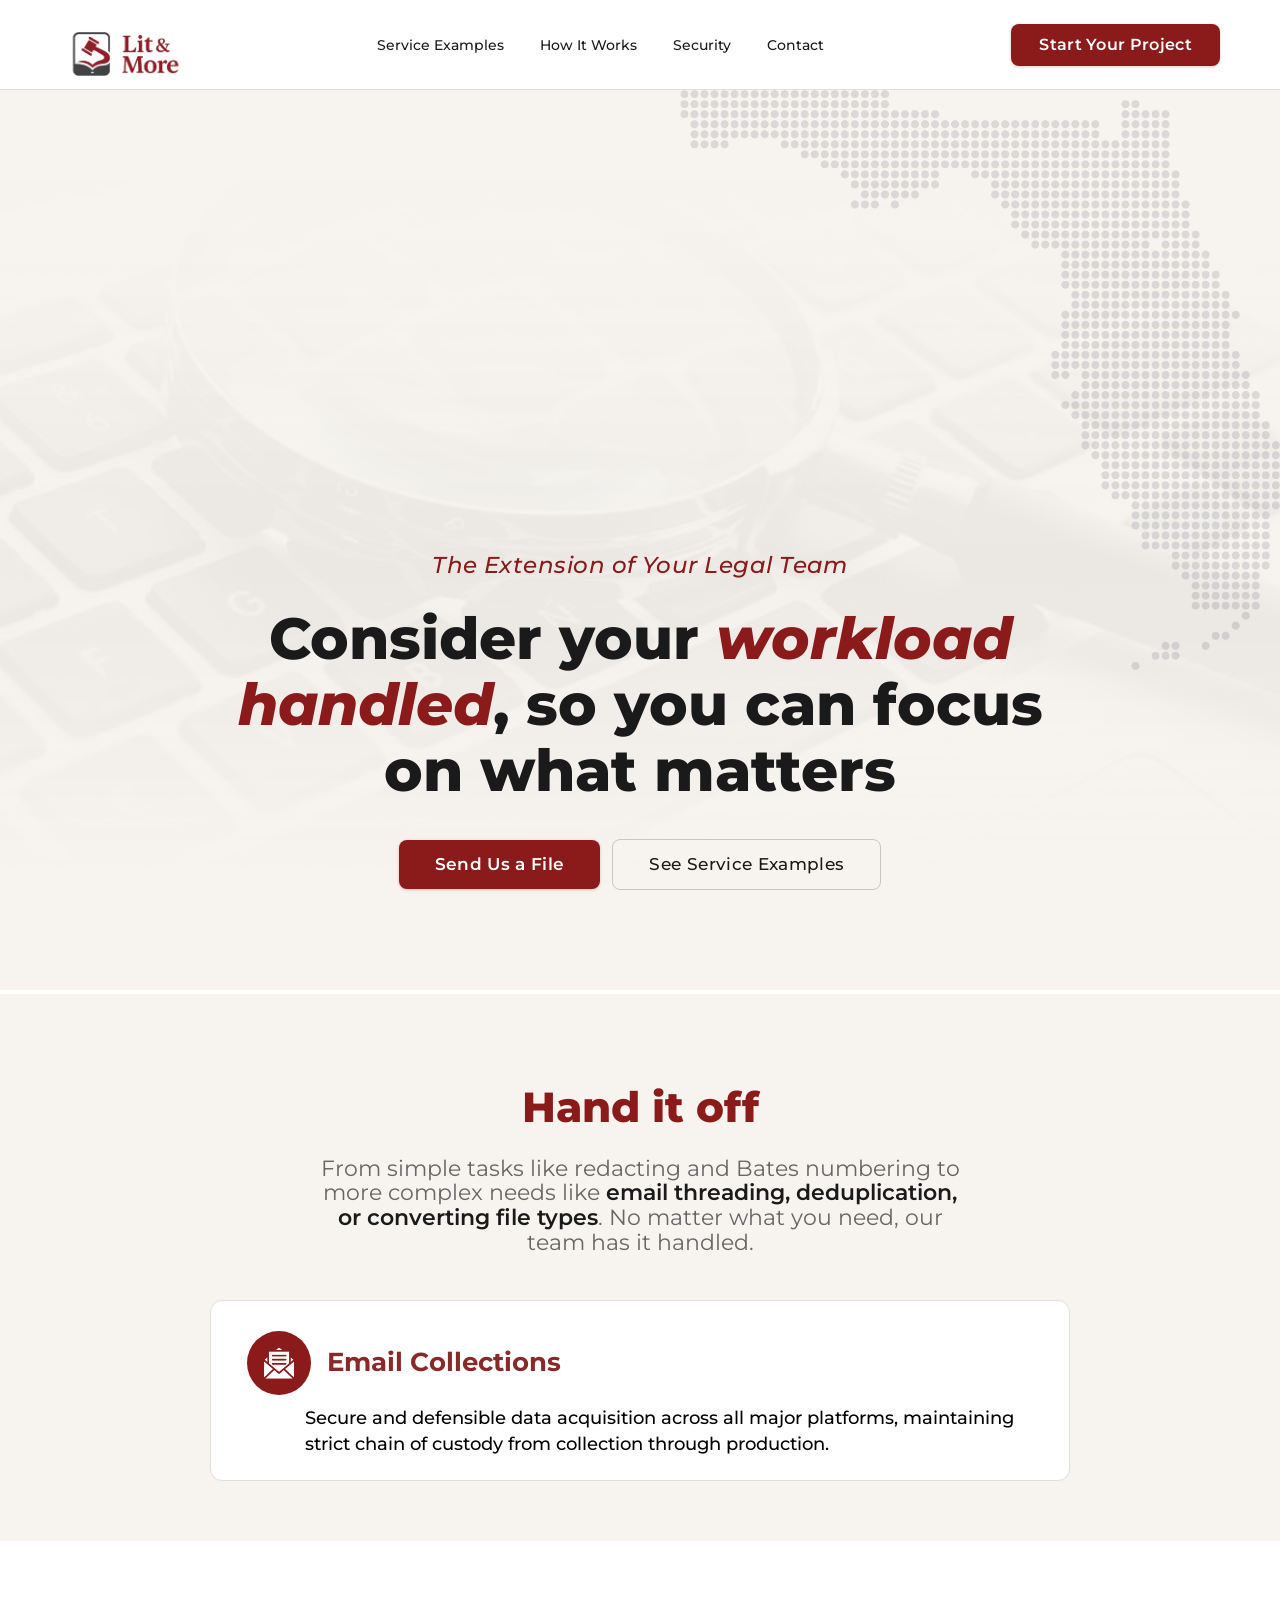
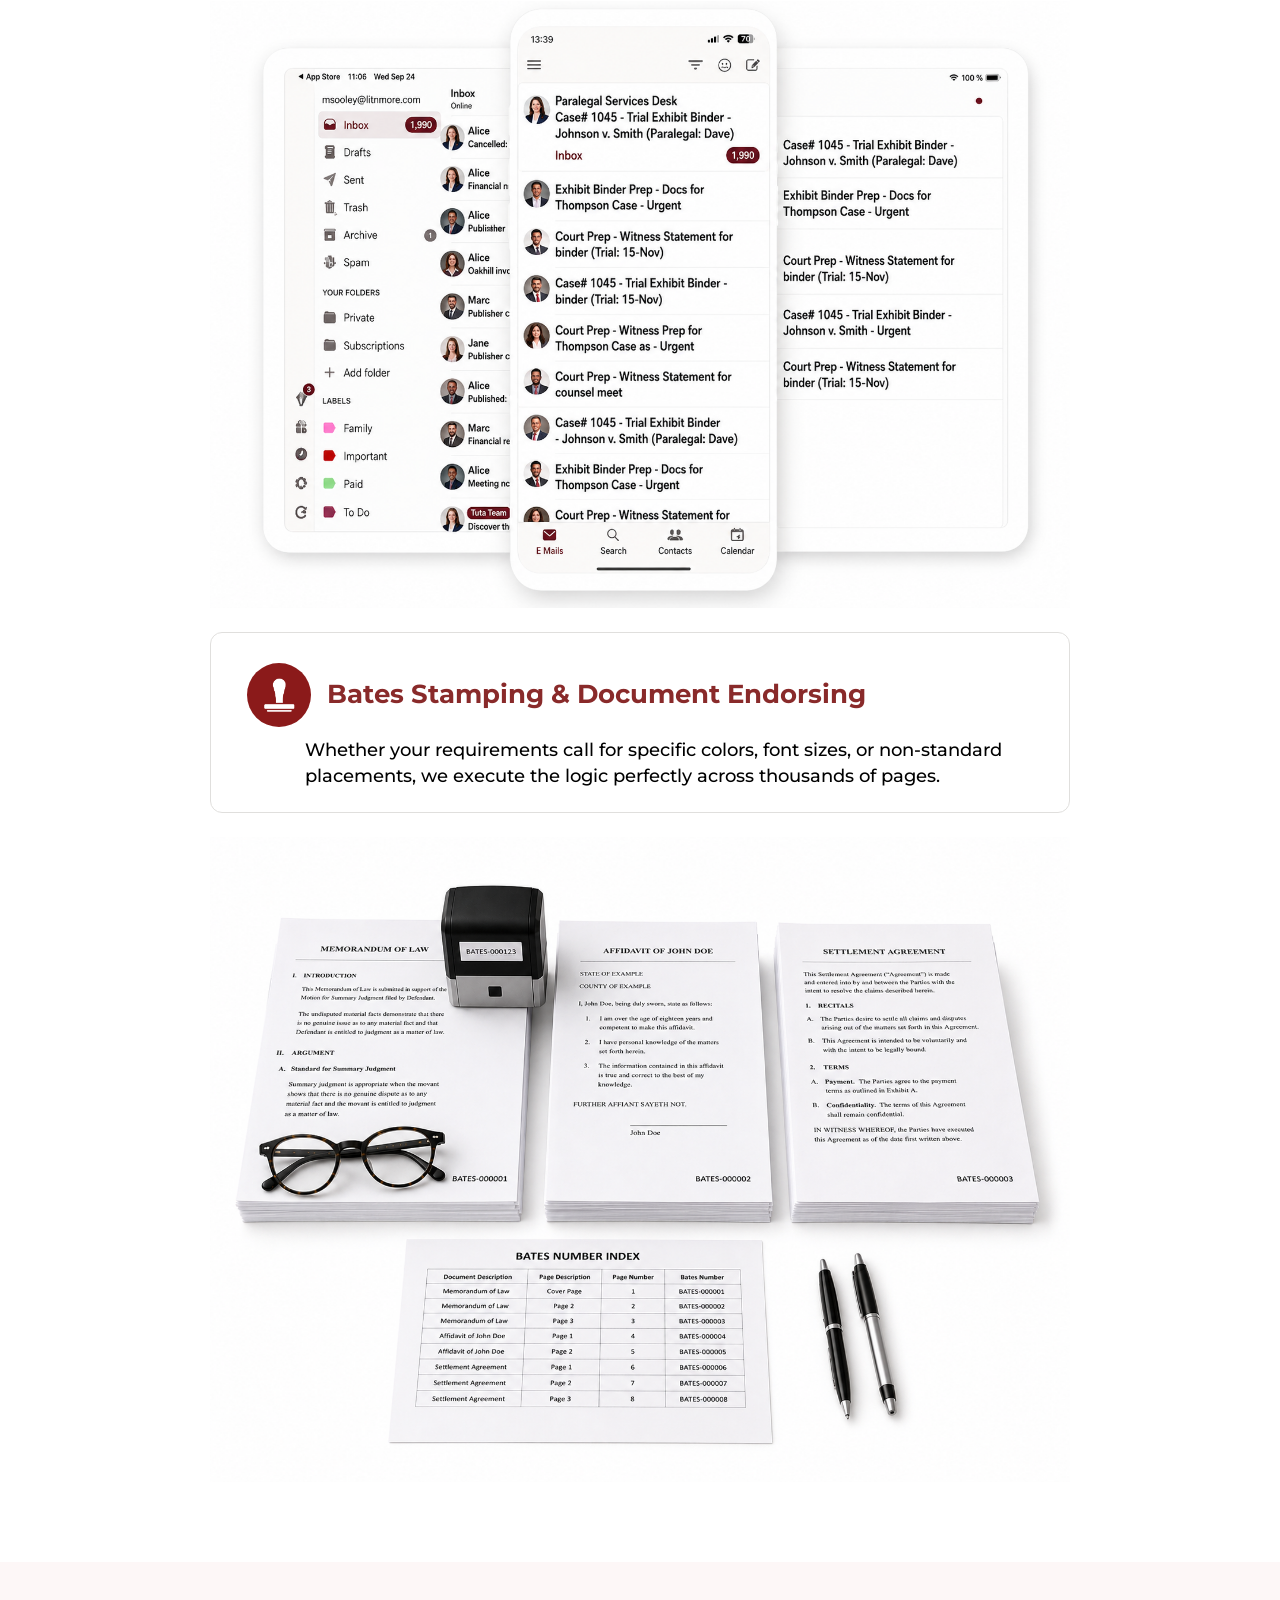
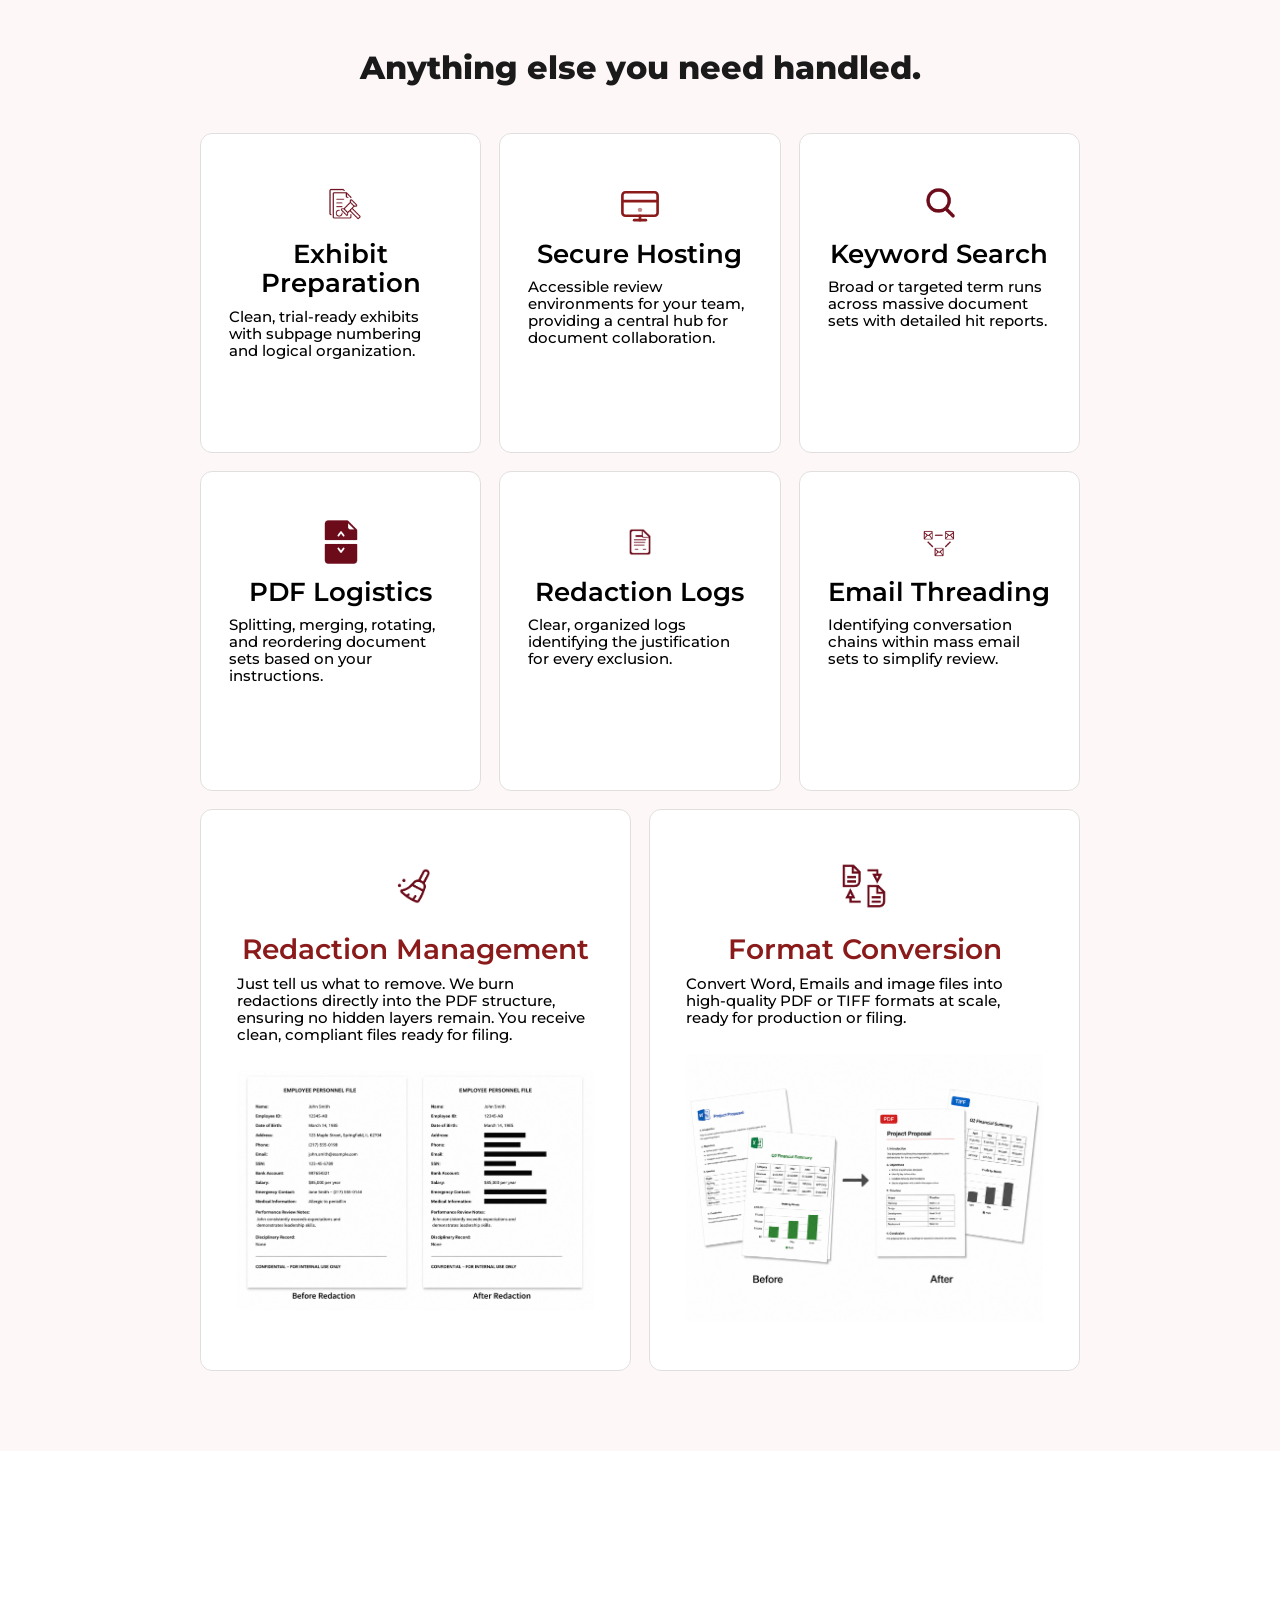
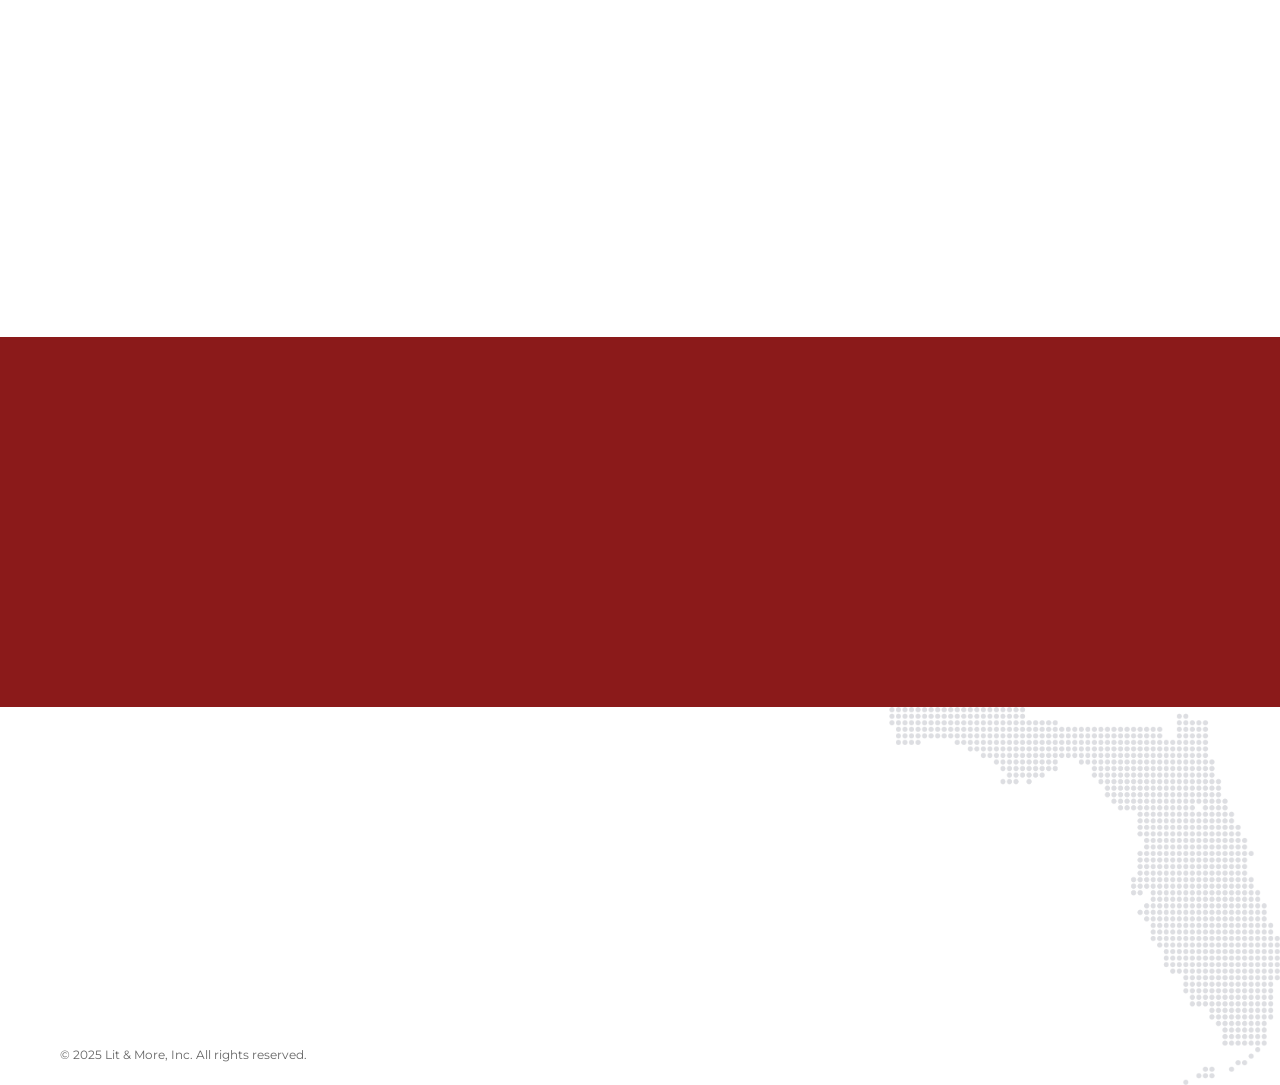
==== index.html @ 45499b44 "Initial commit - Lit & More landing page" ====
<!DOCTYPE html>
<html lang="en">
<head>
  <meta charset="UTF-8" />
  <meta name="viewport" content="width=device-width, initial-scale=1.0" />
  <title>Lit &amp; More | The Extension of Your Legal Team</title>
  <link rel="preconnect" href="https://fonts.googleapis.com" />
  <link rel="preconnect" href="https://fonts.gstatic.com" crossorigin />
  <link href="https://fonts.googleapis.com/css2?family=Montserrat:ital,wght@0,400;0,500;0,600;0,700;0,800;1,400;1,600;1,700&display=swap" rel="stylesheet" />
  <link href="https://unpkg.com/aos@2.3.1/dist/aos.css" rel="stylesheet" />
  <link rel="stylesheet" href="styles.css" />
</head>
<body>

<!-- ── Navigation ── -->
<nav class="nav">
  <a href="#" class="nav-logo">
    <img src="images/logo.png" alt="Lit & More" />
  </a>

  <ul class="nav-links">
    <li><a href="#services">Service Examples</a></li>
    <li><a href="#how-it-works">How It Works</a></li>
    <li><a href="#security">Security</a></li>
    <li><a href="Contact us/index.html">Contact</a></li>
  </ul>

  <a href="Contact us/index.html" class="btn btn-red nav-cta">Start Your Project</a>
  <button class="nav-hamburger" id="menuToggle" aria-label="Toggle menu" aria-expanded="false">
    <span></span><span></span><span></span>
  </button>
</nav>

<!-- ── Hero ── -->
<section class="hero">
  <img class="hero-img-left" src="images/photo-hero.png" alt="" />
  <img class="hero-img-right" src="images/icon-us-based.png" alt="" />
  <div class="hero-content">
    <p class="hero-eyebrow" data-aos="fade-down" data-aos-delay="100">The Extension of Your Legal Team</p>
    <h1 class="hero-headline" data-aos="fade-up" data-aos-delay="200">
      Consider your <em>workload</em><br><em>handled</em>, so you can focus<br>on what matters
    </h1>
    <div class="hero-buttons" data-aos="fade-up" data-aos-delay="360">
      <a href="Contact us/index.html" class="btn btn-red btn-lg">Send Us a File</a>
      <a href="#services" class="btn btn-outline btn-lg">See Service Examples</a>
    </div>
  </div>
</section>

<!-- ── Hand it off ── -->
<section id="services">
  <!-- Beige zone: heading + Email Collections card -->
  <div class="services-top">
    <div class="section-heading" data-aos="fade-up">
      <h2>Hand it off</h2>
      <p>From simple tasks like redacting and Bates numbering to more complex needs like <strong>email threading, deduplication, or converting file types</strong>. No matter what you need, our team has it handled.</p>
    </div>
    <div class="featured-services-top">
      <div class="featured-card" data-aos="fade-up" data-aos-delay="100">
        <div class="featured-card-body">
          <div class="featured-card-header">
            <div class="card-icon-circle">
              <img src="images/email-icon.png" alt="" />
            </div>
            <h3>Email Collections</h3>
          </div>
          <p>Secure and defensible data acquisition across all major platforms, maintaining strict chain of custody from collection through production.</p>
        </div>
      </div>
    </div>
  </div>

  <!-- White zone: standalone photo + Bates Stamping card -->
  <div class="services-bottom">
    <div class="featured-photo-standalone" data-aos="fade-up" data-aos-delay="100">
      <img src="images/photo-email-collections.png" alt="Email Collections" />
    </div>
    <div class="featured-card" data-aos="fade-up" data-aos-delay="150">
      <div class="featured-card-body">
        <div class="featured-card-header">
          <div class="card-icon-circle">
            <img src="images/stampwhiite-.png" alt="" />
          </div>
          <h3>Bates Stamping &amp; Document Endorsing</h3>
        </div>
        <p>Whether your requirements call for specific colors, font sizes, or non-standard placements, we execute the logic perfectly across thousands of pages.</p>
      </div>
    </div>
    <div class="featured-photo-standalone" data-aos="fade-up" data-aos-delay="200">
      <img src="images/photo-bates-stamping.png" alt="Bates Stamping" />
    </div>
  </div>
</section>

<!-- ── Anything else ── -->
<section class="section section-gray" id="how-it-works">
  <h2 class="dark-heading" data-aos="fade-up">Anything else you need handled.</h2>

  <div class="grid-3">
    <div class="service-card" data-aos="fade-up" data-aos-delay="0">
      <img class="card-icon" src="images/icon-exhibit-preparation.png" alt="" />
      <h3>Exhibit Preparation</h3>
      <p>Clean, trial-ready exhibits with subpage numbering and logical organization.</p>
    </div>

    <div class="service-card" data-aos="fade-up" data-aos-delay="100">
      <svg viewBox="0 0 30 30" fill="none" xmlns="http://www.w3.org/2000/svg">
        <rect x="3" y="7" width="24" height="16" rx="2" stroke="currentColor" stroke-width="1.8"/>
        <path d="M3 13h24" stroke="currentColor" stroke-width="1.8"/>
        <circle cx="15" cy="19" r="1.5" fill="currentColor" opacity="0.5"/>
        <path d="M11 26h8" stroke="currentColor" stroke-width="1.8" stroke-linecap="round"/>
        <path d="M15 23v3" stroke="currentColor" stroke-width="1.8" stroke-linecap="round"/>
      </svg>
      <h3>Secure Hosting</h3>
      <p>Accessible review environments for your team, providing a central hub for document collaboration.</p>
    </div>

    <div class="service-card" data-aos="fade-up" data-aos-delay="200">
      <img class="card-icon" src="images/icon-keyword-search.png" alt="" />
      <h3>Keyword Search</h3>
      <p>Broad or targeted term runs across massive document sets with detailed hit reports.</p>
    </div>

    <div class="service-card" data-aos="fade-up" data-aos-delay="0">
      <img class="card-icon" src="images/icon-pdf-logistics.png" alt="" />
      <h3>PDF Logistics</h3>
      <p>Splitting, merging, rotating, and reordering document sets based on your instructions.</p>
    </div>

    <div class="service-card" data-aos="fade-up" data-aos-delay="100">
      <img class="card-icon" src="images/icon-redaction-logs.png" alt="" />
      <h3>Redaction Logs</h3>
      <p>Clear, organized logs identifying the justification for every exclusion.</p>
    </div>

    <div class="service-card" data-aos="fade-up" data-aos-delay="200">
      <img class="card-icon" src="images/icon-email-threading.png" alt="" />
      <h3>Email Threading</h3>
      <p>Identifying conversation chains within mass email sets to simplify review.</p>
    </div>
  </div>

  <div class="grid-2">
    <div class="service-card" data-aos="fade-up" data-aos-delay="0">
      <img class="card-icon" src="images/icon-redaction-management.png" alt="" />
      <h3>Redaction Management</h3>
      <p>Just tell us what to remove. We burn redactions directly into the PDF structure, ensuring no hidden layers remain. You receive clean, compliant files ready for filing.</p>
      <div class="service-card-photo">
        <img src="images/Reduction-Management.png" alt="Redaction Management before and after" />
      </div>
    </div>

    <div class="service-card" data-aos="fade-up" data-aos-delay="150">
      <img class="card-icon" src="images/icon-format-conversion.png" alt="" />
      <h3>Format Conversion</h3>
      <p>Convert Word, Emails and image files into high-quality PDF or TIFF formats at scale, ready for production or filing.</p>
      <div class="service-card-photo">
        <img src="images/photo-format-conversion.png" alt="Format Conversion before and after" />
      </div>
    </div>
  </div>
</section>

<!-- ── Trust / Security ── -->
<section class="section section-white section-trust" id="security">
  <div class="trust-lock-ring" data-aos="zoom-in">
    <img src="images/Lock-Icon.png" alt="" />
  </div>

  <p class="trust-quote" data-aos="fade-up" data-aos-delay="100">We treat your files the way you treat them — securely, confidentially and with the careful handling that comes from years of <span class="trust-quote-accent">experience.</span></p>

  <div class="trust-badges" data-aos="fade-up" data-aos-delay="200">
    <button class="badge">
      <img class="badge-img" src="images/Calender-Icon.png" alt="" />
      25+ Years
    </button>
    <button class="badge">
      <img class="badge-img" src="images/Human-Icon.png" alt="" />
      Human-Verified
    </button>
    <button class="badge">
      <img class="badge-img badge-img-lg" src="images/us-map.png" alt="" />
      US-Based
    </button>
    <button class="badge">
      <img class="badge-img" src="images/non-contract.png" alt="" />
      No Contracts
    </button>
    <button class="badge">
      <img class="badge-img" src="images/Free-Rework.png" alt="" />
      Free Rework
    </button>
  </div>
</section>

<!-- ── CTA ── -->
<section class="section-cta" id="contact">
  <h2 data-aos="fade-up">Ready to hand it off?</h2>
  <p data-aos="fade-up" data-aos-delay="100">Send us the file or describe your project. We'll provide the budget figures and timeline your team needs.</p>
  <div data-aos="fade-up" data-aos-delay="220">
    <a href="Contact us/index.html" class="btn btn-outline-white btn-lg">Start Your Project</a>
  </div>
</section>

<!-- ── Footer ── -->
<footer>
  <img class="footer-map" src="images/icon-us-based.png" alt="" />
  <!-- Top: tagline + quick links centered -->
  <div class="footer-top" data-aos="fade-up">
    <p class="footer-tagline">Our team manages the electronic document<br>needs of <em>legal teams nationwide.</em></p>
    <div class="footer-nav">
      <h4>Quick Links</h4>
      <div class="footer-nav-links">
        <span class="pipe">|</span>
        <a href="#services">Service</a>
        <span class="pipe">|</span>
        <a href="#security">Security</a>
        <span class="pipe">|</span>
        <a href="Contact us/index.html">Contact</a>
        <span class="pipe">|</span>
      </div>
    </div>
  </div>

  <!-- Middle: logo+social left, contact right -->
  <div class="footer-mid" data-aos="fade-up" data-aos-delay="100">
    <div class="footer-brand">
      <div class="footer-logo">
        <img src="images/logo.png" alt="Lit & More" />
      </div>
      <div class="footer-social-block">
        <p class="footer-social-label">Follow us on</p>
        <div class="social-icons">
          <a href="#" aria-label="Facebook"><img src="images/icon-facebook.png" alt="Facebook" /></a>
          <a href="#" aria-label="Instagram"><img src="images/icon-instagram.png" alt="Instagram" /></a>
          <a href="#" aria-label="LinkedIn"><img src="images/icon-linkedin.png" alt="LinkedIn" /></a>
        </div>
      </div>
    </div>
    <div class="footer-contact">
      <p>
        <img class="pin-icon" src="images/icon-location.png" alt="" />
        1629 Hendry Street, Fort Myers, FL 33901
      </p>
      <p>239-332-3369 &nbsp;·&nbsp; support@litnmore.com</p>
    </div>
  </div>

  <!-- Bottom: copyright -->
  <div class="footer-bottom">
    <p>© 2025 Lit &amp; More, Inc. All rights reserved.</p>
  </div>
</footer>

<script src="https://unpkg.com/aos@2.3.1/dist/aos.js"></script>
<script src="script.js"></script>
</body>
</html>
---- styles.css ----
*, *::before, *::after { box-sizing: border-box; margin: 0; padding: 0; }

:root {
  --red:        #8B1A1A;
  --red-dark:   #6E1414;
  --white:      #FFFFFF;
  --off-white:  #F5F4F2;
  --light-gray: #EFEFED;
  --border:     #E0DFDD;
  --text:       #1A1A1A;
  --muted:      #666666;
}

html { scroll-behavior: smooth; }

body {
  font-family: 'Montserrat', sans-serif;
  color: var(--text);
  line-height: 1.6;
}

a { text-decoration: none; color: inherit; }

/* ── Buttons ── */
.btn {
  display: inline-block;
  padding: 13px 28px;
  border-radius: 8px;
  font-size: 1rem;
  font-weight: 600;
  font-family: 'Montserrat', sans-serif;
  cursor: pointer;
  border: none;
  letter-spacing: 0.02em;
  transition: background 0.22s ease, border-color 0.22s ease,
              transform 0.22s ease, box-shadow 0.22s ease, color 0.22s ease;
  line-height: 1;
}
.btn-lg { padding: 16px 36px; font-size: 1.05rem; font-weight: 600; border-radius: 8px; }

/* Arrow variant — animated → on hover */
.btn-arrow { position: relative; padding-right: 36px; }
.btn-arrow::after {
  content: '→';
  position: absolute;
  right: 16px;
  top: 50%;
  transform: translateY(-50%) translateX(0);
  transition: transform 0.22s ease;
  font-size: 1em;
  line-height: 1;
}
.btn-arrow:hover::after { transform: translateY(-50%) translateX(4px); }

/* Red filled */
.btn-red {
  background: var(--red);
  color: #fff;
  box-shadow: 0 1px 3px rgba(139,26,26,0.25);
}
.btn-red:hover {
  background: var(--red-dark);
  transform: translateY(-2px);
  box-shadow: 0 8px 22px rgba(139,26,26,0.32);
}
.btn-red:active {
  transform: translateY(0);
  box-shadow: 0 1px 3px rgba(139,26,26,0.25);
}

/* Outline dark */
.btn-outline {
  background: transparent;
  color: var(--text);
  border: 1px solid #c8c7c4;
  font-weight: 500;
}
.btn-outline:hover {
  border-color: var(--red);
  color: var(--red);
  background: rgba(139,26,26,0.04);
  transform: translateY(-2px);
}
.btn-outline:active { transform: translateY(0); }

/* Outline white (on dark bg) */
.btn-outline-white {
  background: #F5E8E8;
  color: #1A1A1A;
  border: none;
  border-radius: 100px;
}
.btn-outline-white:hover {
  background: #DFB8B8;
  color: var(--red);
  transform: translateY(-2px);
}
.btn-outline-white:active { transform: translateY(0); }

/* ── Logo image ── */
.nav-logo img {
  height: 62px;
  width: auto;
  display: block;
}
.footer-logo img {
  height: 62px;
  width: auto;
  display: block;
  margin-bottom: 14px;
}

/* ── Navigation ── */
.nav {
  position: sticky;
  top: 0;
  z-index: 100;
  background: #fff;
  border-bottom: 1px solid var(--border);
  height: 90px;
  padding: 0 60px;
  display: flex;
  align-items: center;
  justify-content: space-between;
}

.nav-logo {
  display: flex;
  align-items: center;
  gap: 10px;
  font-weight: 700;
  font-size: 1rem;
}

.nav-links {
  display: flex;
  align-items: center;
  gap: 36px;
  list-style: none;
}
.nav-links a {
  font-size: 0.875rem;
  font-weight: 500;
  color: var(--text);
  transition: color 0.2s;
}
.nav-links a:hover { color: var(--red); }

/* ── Hero background images ── */
.hero-img-left {
  position: absolute;
  left: 0;
  top: 0;
  width: 100%;
  height: 100%;
  object-fit: cover;
  object-position: center;
  opacity: 0.2;
  pointer-events: none;
}
.hero-img-right {
  position: absolute;
  right: 0;
  top: 0;
  width: 50%;
  max-width: 600px;
  height: 100%;
  object-fit: contain;
  object-position: top right;
  opacity: 0.13;
  pointer-events: none;
}

/* ── Hero ── */
.hero {
  position: relative;
  background: #F7F3EE;
  padding: 0 60px 100px;
  min-height: 100vh;
  display: flex;
  align-items: flex-end;
  justify-content: center;
  text-align: center;
  overflow-x: clip;
  overflow-y: visible;
}
.hero-content {
  position: relative;
  z-index: 1;
  max-width: 820px;
  width: 100%;
  margin: 0 auto;
}
.hero-eyebrow {
  font-family: 'Montserrat', sans-serif;
  font-style: italic;
  color: var(--red);
  font-size: 1.45rem;
  font-weight: 500;
  letter-spacing: 0.02em;
  margin-bottom: 20px;
}
.hero-headline {
  font-size: 3.6rem;
  font-weight: 800;
  line-height: 1.15;
  margin-bottom: 36px;
  color: var(--text);
}
.hero-headline em {
  font-family: 'Montserrat', sans-serif;
  font-style: italic;
  color: var(--red);
  font-weight: 800;
}
.hero-buttons {
  display: flex;
  gap: 12px;
  align-items: center;
  justify-content: center;
}

/* ── Section base ── */
.section { padding: 80px 60px; }
#how-it-works { padding: 80px 200px; }
.section-white { background: #fff; }
.section-gray  { background: #FDF7F7; }

/* Services section: beige top zone, white bottom zone */
#services { padding: 0; border-top: 4px solid #fff; }
.services-top {
  background: #F7F3EE;
  padding: 80px 60px 60px;
}
.services-bottom {
  background: #fff;
  padding: 60px 60px 80px;
  display: flex;
  flex-direction: column;
  gap: 24px;
  align-items: center;
}
.services-bottom > * {
  width: 100%;
  max-width: 860px;
}
.featured-services-top {
  max-width: 860px;
  margin: 0 auto;
  display: flex;
  flex-direction: column;
  gap: 24px;
}

.section-heading { text-align: center; margin-bottom: 44px; }
.section-heading h2 {
  font-size: 2.6rem;
  font-weight: 800;
  color: var(--red);
  margin-bottom: 16px;
}
.section-heading p {
  color: var(--muted);
  font-size: 22px;
  font-weight: 400;
  line-height: 1.13;
  letter-spacing: 0;
  max-width: 640px;
  margin: 0 auto;
}
.section-heading p strong { color: var(--text); font-weight: 600; }

/* ── Featured Service Cards ── */
.featured-services {
  display: flex;
  flex-direction: column;
  gap: 24px;
  max-width: 860px;
  margin: 0 auto;
}
.featured-card {
  border: 1px solid var(--border);
  border-radius: 12px;
  padding: 0;
  background: #fff;
  overflow: hidden;
  transition: transform 0.25s ease, box-shadow 0.25s ease;
}
.featured-card:hover {
  transform: translateY(-3px);
  box-shadow: 0 10px 28px rgba(0,0,0,0.07);
}
.featured-card-body {
  padding: 30px 36px 22px;
}
.featured-card-header {
  display: flex;
  align-items: center;
  gap: 16px;
  margin-bottom: 10px;
}
.featured-card-header svg {
  width: 42px;
  height: 42px;
  flex-shrink: 0;
  color: var(--red);
}
.card-icon-circle {
  width: 64px;
  height: 64px;
  border-radius: 50%;
  background: var(--red);
  display: flex;
  align-items: center;
  justify-content: center;
  flex-shrink: 0;
}
.card-icon-circle img {
  width: 36px;
  height: 36px;
  object-fit: contain;
}
.featured-card h3 {
  font-size: 26px;
  font-weight: 700;
  line-height: 1.13;
  letter-spacing: 0;
  color: #892A2A;
}
.featured-card p {
  color: #000000;
  font-size: 18px;
  font-weight: 500;
  line-height: 1.47;
  letter-spacing: 0;
  padding-left: 58px;
}

/* ── Featured card photo (fused inside card) ── */
.featured-card-photo {
  line-height: 0;
}
.featured-card-photo img {
  width: 100%;
  height: 280px;
  object-fit: cover;
  object-position: center;
  display: block;
}

/* ── Standalone photo — no card, no crop ── */
.featured-photo-standalone {
  max-width: 860px;
  margin: 0 auto;
}
.featured-photo-standalone img {
  width: 100%;
  height: auto;
  display: block;
}

/* ── "Anything else" heading ── */
.dark-heading {
  text-align: center;
  font-size: 2rem;
  font-weight: 800;
  color: var(--text);
  margin-bottom: 40px;
}

/* ── Service Grid ── */
.grid-3 {
  display: grid;
  grid-template-columns: repeat(3, 1fr);
  gap: 18px;
  margin-bottom: 18px;
}
.grid-2 {
  display: grid;
  grid-template-columns: repeat(2, 1fr);
  gap: 18px;
}
.service-card {
  background: #fff;
  border: 1px solid var(--border);
  border-radius: 12px;
  padding: 48px 28px 48px;
  min-height: 320px;
  transition: transform 0.25s ease, box-shadow 0.25s ease;
}
.service-card:hover {
  transform: translateY(-4px);
  box-shadow: 0 10px 28px rgba(0,0,0,0.08);
}
.service-card svg,
.service-card .card-icon {
  width: 44px;
  height: 44px;
  color: var(--red);
  margin: 0 auto 14px;
  display: block;
  object-fit: contain;
}

/* ── 2-column card overrides ── */
.grid-2 .service-card {
  padding: 48px 36px;
  min-height: 420px;
}
.grid-2 .service-card h3 {
  color: var(--red);
  font-size: 28px;
}
.grid-2 .service-card .card-icon {
  width: 56px;
  height: 56px;
  margin-bottom: 20px;
}

/* Service card photo (e.g. Format Conversion) */
.service-card-photo {
  margin-top: 28px;
}
.service-card-photo img {
  width: 100%;
  height: auto;
  display: block;
}
.service-card h3 {
  font-size: 26px;
  font-weight: 600;
  line-height: 1.13;
  letter-spacing: 0;
  color: #000000;
  margin-bottom: 10px;
  text-align: center;
}
.service-card p {
  font-size: 15px;
  font-weight: 500;
  line-height: 1.13;
  letter-spacing: 0;
  color: #000000;
}

/* ── Trust Section ── */
.section-trust { text-align: center; }
.trust-lock-ring {
  width: 110px;
  height: 110px;
  border-radius: 50%;
  border: 3px solid var(--red);
  display: flex;
  align-items: center;
  justify-content: center;
  margin: 0 auto 28px;
  background: #fff;
}
.trust-lock-ring img {
  width: 52px;
  height: 52px;
  object-fit: contain;
}
.trust-quote {
  font-style: italic;
  font-weight: 400;
  font-size: 28px;
  line-height: 1.13;
  letter-spacing: 0;
  text-align: center;
  color: #000000;
  max-width: 780px;
  margin: 0 auto 40px;
}
.trust-quote-accent {
  font-size: 30px;
  font-style: italic;
  font-weight: 400;
}
.trust-badges {
  display: flex;
  gap: 12px;
  justify-content: center;
  flex-wrap: wrap;
}
.badge {
  display: inline-flex;
  align-items: center;
  gap: 10px;
  padding: 0 22px;
  height: 51px;
  border: 1.5px solid var(--border);
  border-radius: 100px;
  font-size: 0.85rem;
  font-weight: 600;
  color: var(--text);
}
.badge .badge-img {
  width: 22px;
  height: 22px;
  object-fit: contain;
  flex-shrink: 0;
}
.badge .badge-img-lg {
  width: 32px;
  height: 32px;
}
button.badge {
  background: #fff;
  cursor: pointer;
  font-family: 'Montserrat', sans-serif;
  transition: background 0.2s ease, border-color 0.2s ease;
}
button.badge:hover {
  background: rgba(139, 26, 26, 0.1);
  border-color: var(--red);
}

/* ── CTA ── */
.section-cta {
  background: var(--red);
  padding: 88px 60px;
  text-align: center;
}
.section-cta h2 {
  font-size: 50px;
  font-weight: 700;
  line-height: 1.13;
  letter-spacing: 0;
  color: #fff;
  margin-bottom: 16px;
}
.section-cta p {
  color: #ffffff;
  font-size: 18px;
  font-weight: 500;
  line-height: 1.13;
  letter-spacing: 0;
  text-align: center;
  max-width: 520px;
  margin: 0 auto 32px;
}

/* ── Footer ── */
footer {
  background: #fff;
  padding: 36px 60px 20px;
  position: relative;
  overflow: hidden;
}
.footer-map {
  position: absolute;
  right: 0;
  top: 0;
  height: 100%;
  width: auto;
  object-fit: contain;
  object-position: right center;
  opacity: 0.15;
  pointer-events: none;
  z-index: 0;
}

/* Top: tagline + quick links — centered */
.footer-top {
  text-align: center;
  margin-bottom: 24px;
  position: relative;
  z-index: 1;
}
.footer-tagline {
  font-size: 28px;
  font-weight: 400;
  line-height: 1;
  letter-spacing: 0;
  text-align: center;
  color: var(--text);
  margin-bottom: 20px;
}
.footer-tagline em {
  font-size: 28px;
  font-weight: 500;
  font-style: italic;
  color: var(--red);
}

.footer-nav h4 {
  font-size: 28px;
  font-weight: 500;
  line-height: 1;
  letter-spacing: 0;
  color: #000000;
  margin-bottom: 12px;
}
.footer-nav-links {
  display: flex;
  align-items: center;
  justify-content: center;
  gap: 16px;
}
.footer-nav-links a {
  font-size: 0.9rem;
  font-weight: 500;
  color: var(--text);
  transition: color 0.2s;
}
.footer-nav-links a:hover { color: var(--red); }
.footer-nav-links .pipe {
  color: var(--border);
  font-size: 1rem;
}

/* Middle: brand+social left, contact right */
.footer-mid {
  display: flex;
  align-items: center;
  justify-content: space-between;
  padding: 16px 0;
  margin-bottom: 12px;
  position: relative;
  z-index: 1;
}
.footer-brand {
  display: flex;
  align-items: center;
  gap: 32px;
}
.footer-logo img {
  height: 62px;
  width: auto;
  display: block;
}
.footer-social-block { display: flex; flex-direction: column; gap: 8px; }
.footer-social-label {
  font-size: 0.82rem;
  font-weight: 600;
  color: var(--text);
}
.social-icons { display: flex; gap: 8px; }
.social-icons a {
  width: 34px; height: 34px;
  border-radius: 50%;
  background: var(--light-gray);
  display: flex; align-items: center; justify-content: center;
  transition: background 0.2s;
}
.social-icons a:hover { background: var(--border); }
.social-icons a img { width: 16px; height: 16px; object-fit: contain; }

.footer-contact { font-size: 18px; font-weight: 500; line-height: 1; letter-spacing: 0; color: #000000; text-align: right; }
.footer-contact p {
  display: flex;
  align-items: center;
  justify-content: flex-end;
  gap: 8px;
}
.footer-contact .pin-icon {
  width: 14px;
  height: auto;
  flex-shrink: 0;
  object-fit: contain;
}

.footer-bottom { padding-top: 16px; position: relative; z-index: 1; }
.footer-bottom p { font-size: 0.78rem; color: var(--muted); }

/* ── Hamburger ── */
.nav-hamburger {
  display: none;
  flex-direction: column;
  gap: 5px;
  background: none;
  border: none;
  cursor: pointer;
  padding: 4px;
}
.nav-hamburger span {
  display: block;
  width: 22px;
  height: 2px;
  background: var(--text);
  border-radius: 2px;
  transition: transform 0.25s, opacity 0.25s;
}
.nav-hamburger.open span:nth-child(1) { transform: translateY(7px) rotate(45deg); }
.nav-hamburger.open span:nth-child(2) { opacity: 0; }
.nav-hamburger.open span:nth-child(3) { transform: translateY(-7px) rotate(-45deg); }

/* Mobile nav drawer */
.nav-links.open {
  display: flex;
  flex-direction: column;
  align-items: flex-start;
  gap: 0;
  position: absolute;
  top: 90px;
  left: 0;
  right: 0;
  background: #fff;
  border-bottom: 1px solid var(--border);
  padding: 12px 24px 20px;
  box-shadow: 0 4px 16px rgba(0,0,0,0.06);
}
.nav-links.open li { width: 100%; }
.nav-links.open a {
  display: block;
  padding: 12px 0;
  border-bottom: 1px solid var(--border);
  font-size: 0.95rem;
}

/* ── Responsive: Tablet ── */
@media (max-width: 960px) {
  .nav { padding: 0 24px; }
  .nav-cta { display: none; }
  .nav-links { display: none; }
  .nav-hamburger { display: flex; }

  .hero { padding: 0 24px 80px; }
  .hero-headline { font-size: 2.8rem; }
  .hero-img-right { width: 55%; opacity: 0.1; }

  .section { padding: 60px 24px; }
  #how-it-works { padding: 60px 24px; }
  .services-top { padding: 60px 24px 40px; }
  .services-bottom { padding: 40px 24px 60px; }

  .section-heading h2 { font-size: 2rem; }
  .section-heading p { font-size: 18px; }

  .grid-3 { grid-template-columns: repeat(2, 1fr); }
  .grid-2 { grid-template-columns: 1fr; }
  .grid-2 .service-card { min-height: auto; }

  .featured-card h3 { font-size: 22px; }
  .featured-card p { font-size: 16px; }

  .dark-heading { font-size: 1.6rem; }
  .service-card h3 { font-size: 20px; }
  .trust-quote { font-size: 22px; }
  .trust-quote-accent { font-size: 24px; }

  .section-cta { padding: 60px 24px; }
  .section-cta h2 { font-size: 36px; }
  .section-cta p { font-size: 16px; }

  footer { padding: 36px 24px 20px; }
  .footer-tagline { font-size: 22px; }
  .footer-nav h4 { font-size: 22px; }
  .footer-mid { flex-direction: column; align-items: flex-start; gap: 24px; }
  .footer-contact { text-align: left; }
  .footer-contact p { justify-content: flex-start; }
  .footer-map { opacity: 0.08; }
}

/* ── Responsive: Mobile ── */
@media (max-width: 600px) {
  .nav-links { display: none; }
  .nav-links.open { display: flex; }
  .nav-hamburger { display: flex; }
  .nav-cta { display: none; }
  .nav-logo img { height: 48px; }

  .hero { padding: 0 20px 60px; }
  .hero-headline { font-size: 2rem; }
  .hero-eyebrow { font-size: 1.1rem; }
  .hero-img-left { opacity: 0.1; }
  .hero-img-right { display: none; }
  .hero-buttons { flex-direction: column; align-items: stretch; text-align: center; }

  .section { padding: 48px 20px; }
  #how-it-works { padding: 48px 20px; }
  .services-top { padding: 48px 20px 32px; }
  .services-bottom { padding: 32px 20px 48px; }

  .section-heading h2 { font-size: 1.7rem; }
  .section-heading p { font-size: 16px; }

  .grid-3 { grid-template-columns: 1fr; }
  .grid-2 { grid-template-columns: 1fr; }
  .grid-2 .service-card { min-height: auto; }
  .service-card { min-height: auto; }
  .service-card h3 { font-size: 20px; }
  .service-card p { font-size: 14px; }

  .featured-card h3 { font-size: 20px; }
  .featured-card p { font-size: 15px; padding-left: 0; }
  .card-icon-circle { width: 52px; height: 52px; }
  .card-icon-circle img { width: 28px; height: 28px; }

  .dark-heading { font-size: 1.4rem; }
  .trust-lock-ring { width: 80px; height: 80px; }
  .trust-lock-ring img { width: 38px; height: 38px; }
  .trust-quote { font-size: 18px; }
  .trust-quote-accent { font-size: 20px; }
  .trust-badges { flex-direction: column; align-items: center; gap: 10px; }

  .section-cta { padding: 48px 20px; }
  .section-cta h2 { font-size: 28px; }
  .section-cta p { font-size: 15px; }

  footer { padding: 32px 20px 16px; }
  .footer-tagline { font-size: 18px; }
  .footer-nav h4 { font-size: 18px; }
  .footer-nav-links { flex-wrap: wrap; gap: 10px; }
  .footer-mid { flex-direction: column; align-items: flex-start; gap: 20px; }
  .footer-brand { flex-direction: column; align-items: flex-start; gap: 16px; }
  .footer-contact { text-align: left; font-size: 14px; }
  .footer-contact p { justify-content: flex-start; }
  .footer-logo img { height: 48px; }
  .footer-map { display: none; }
}
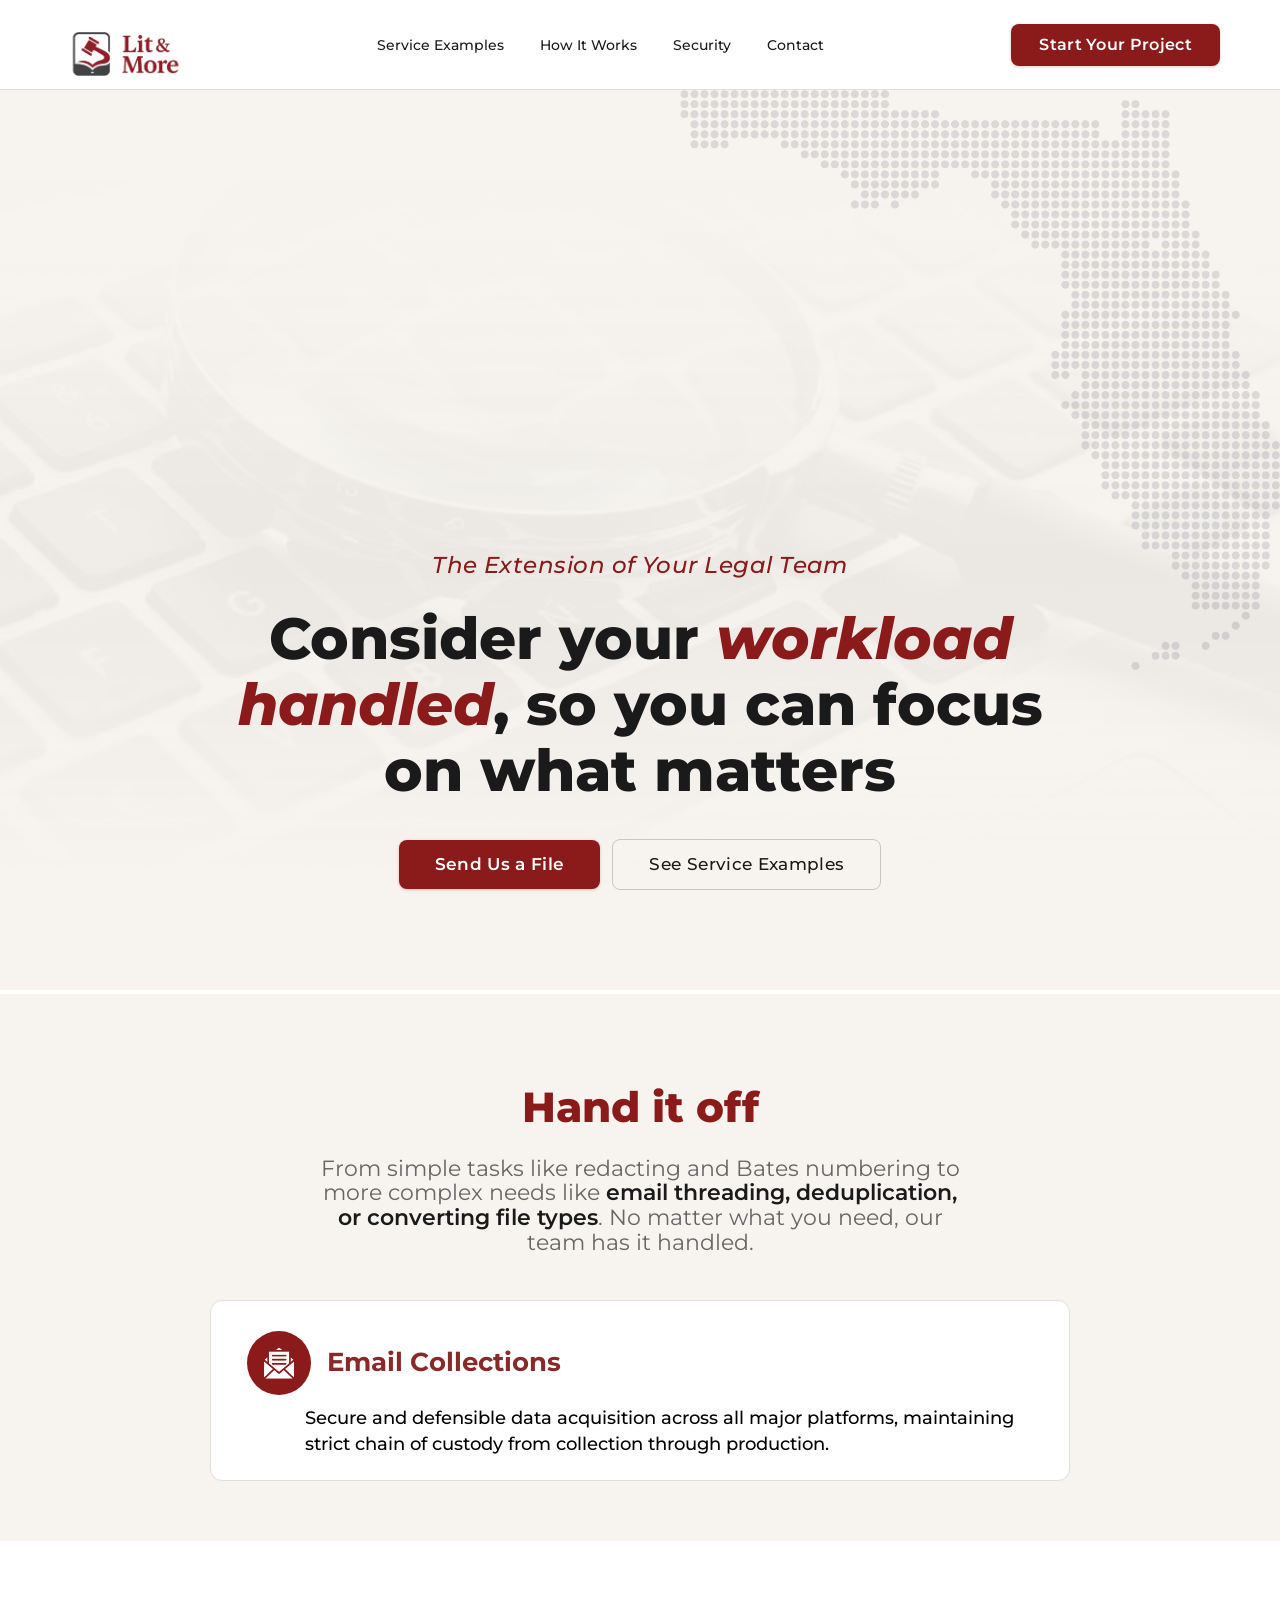
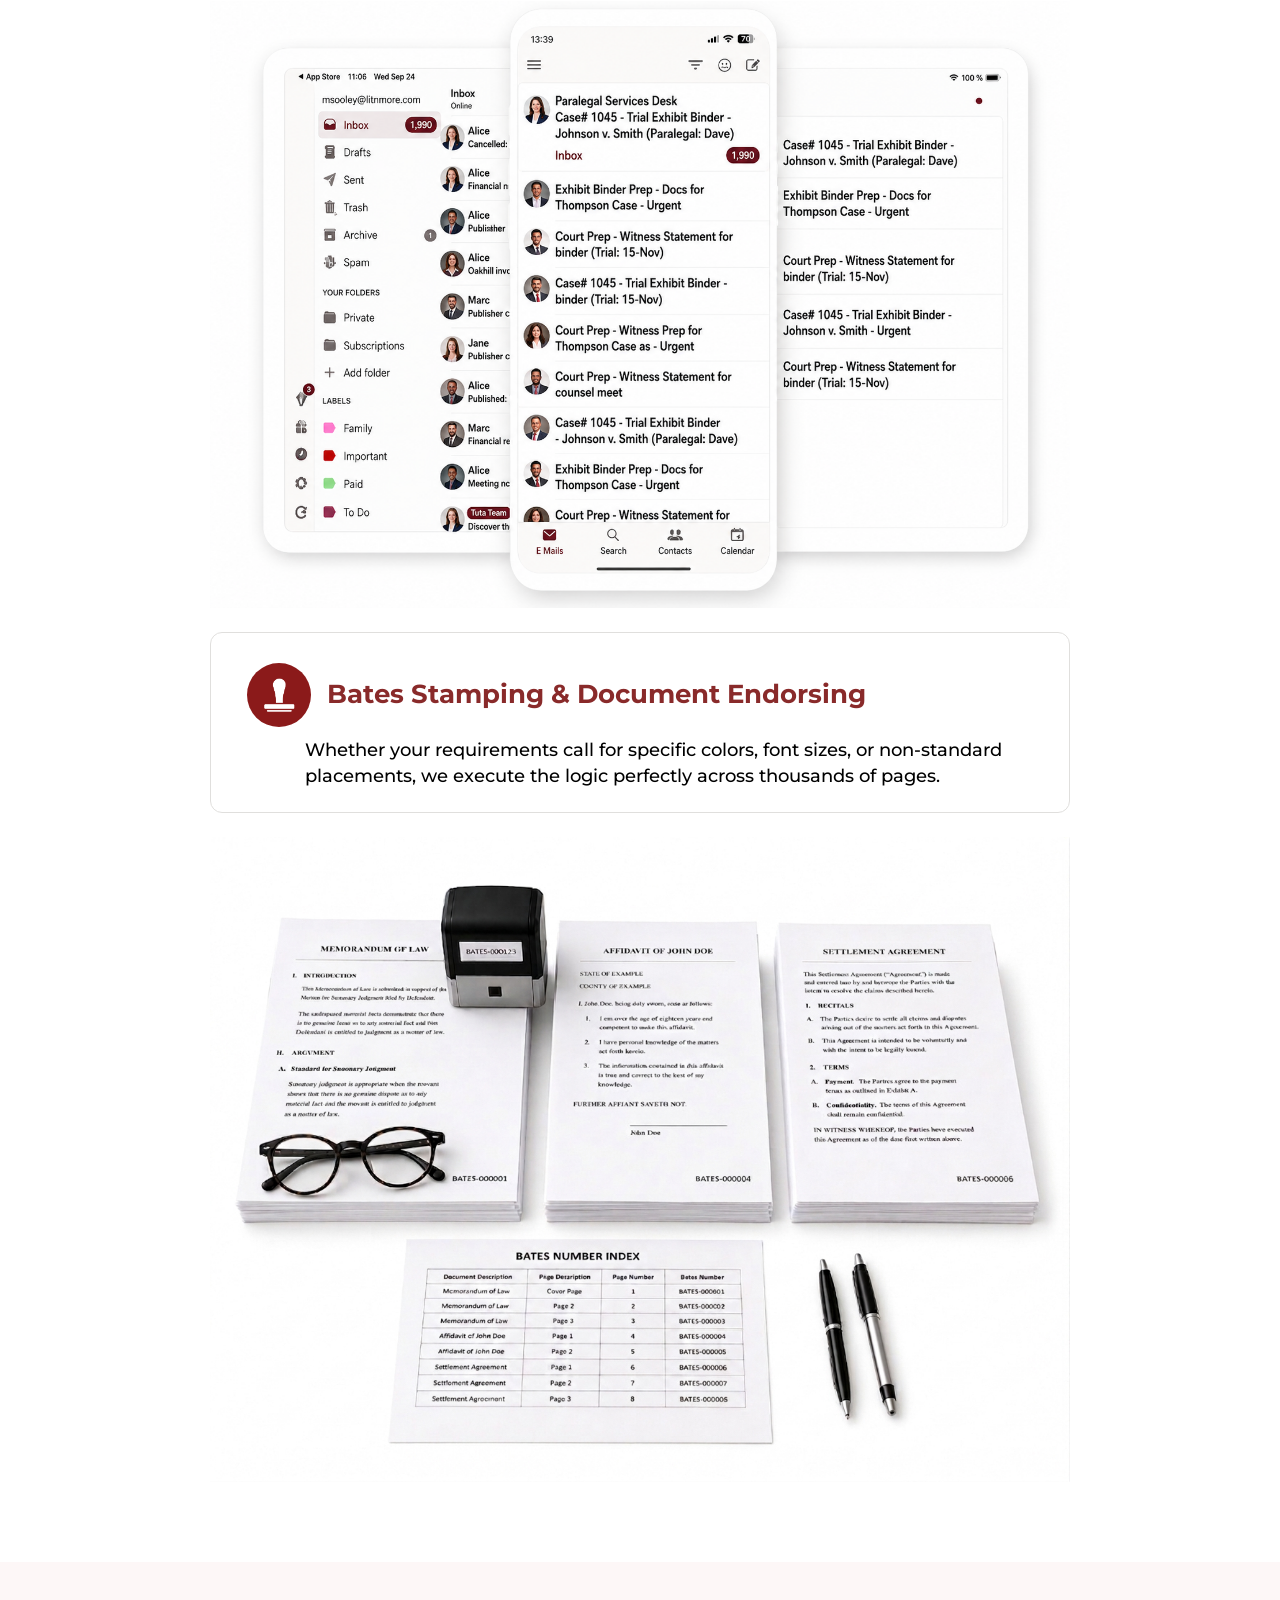
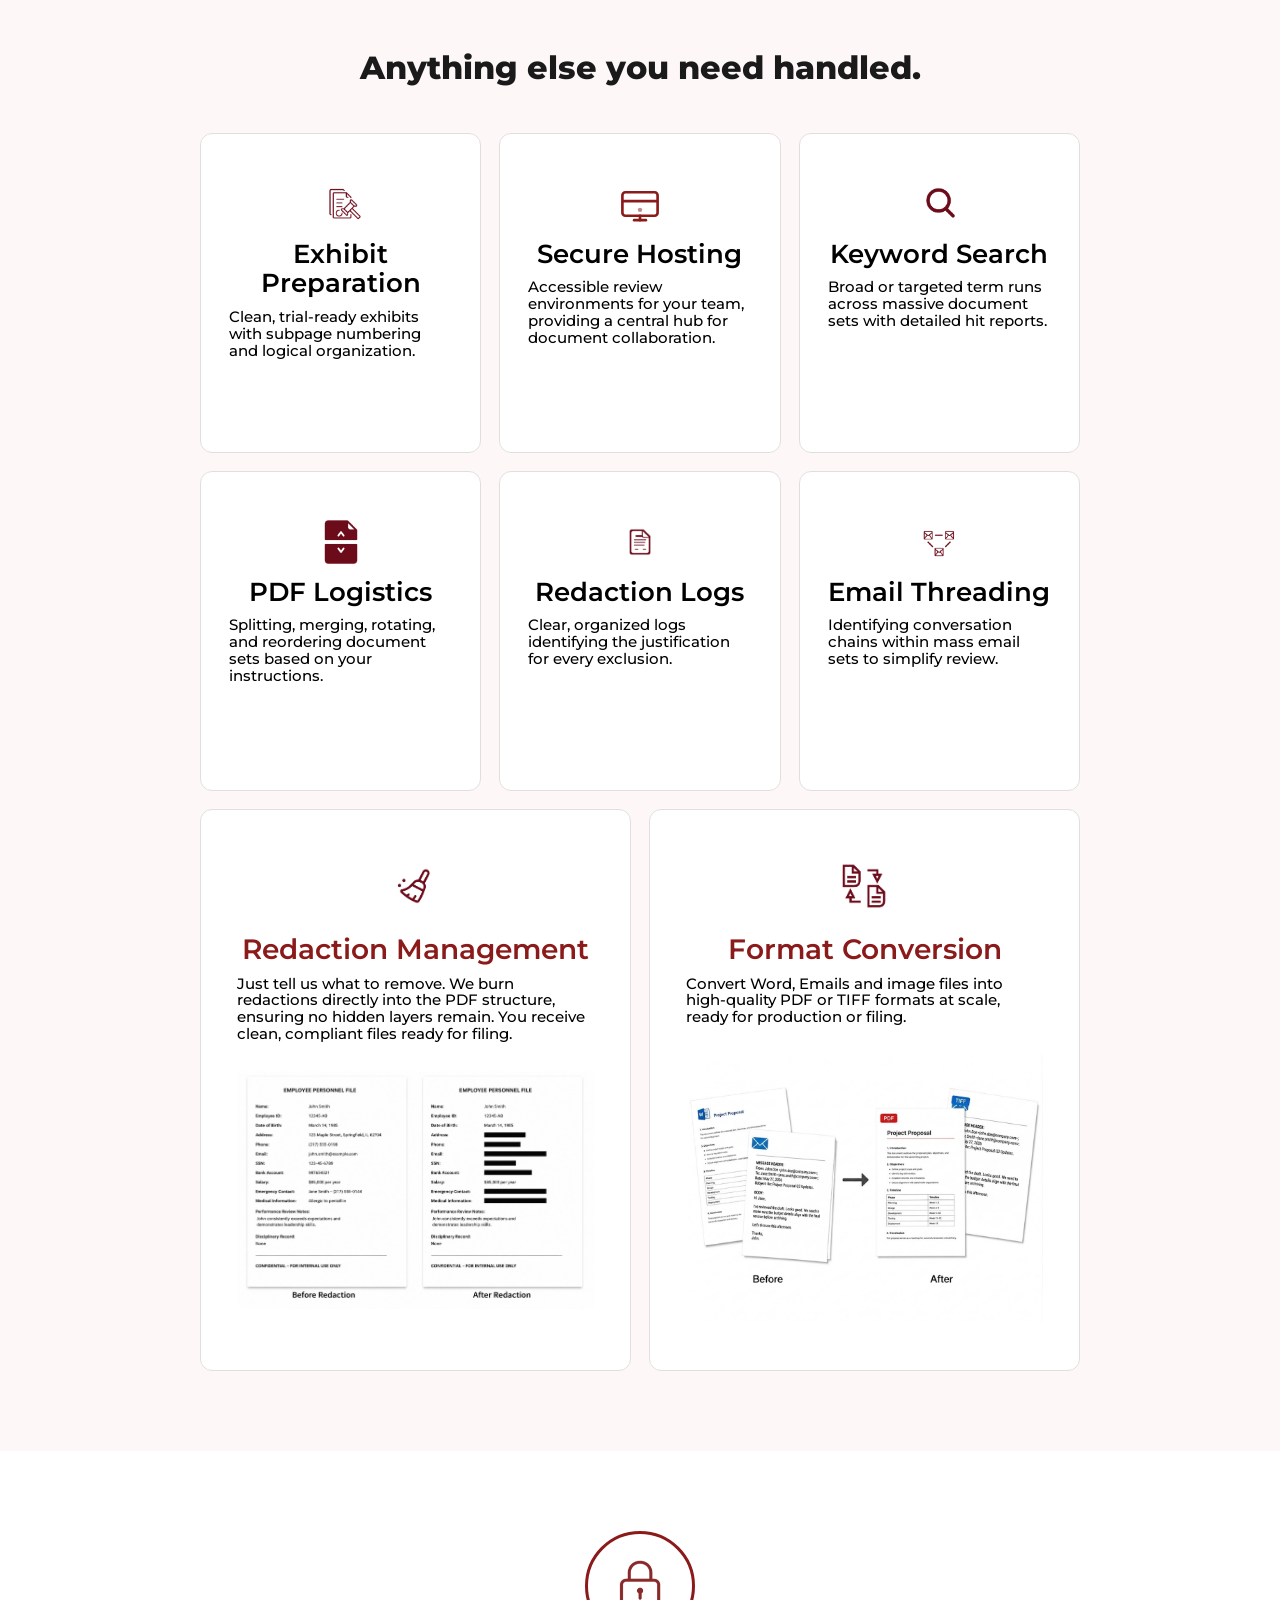
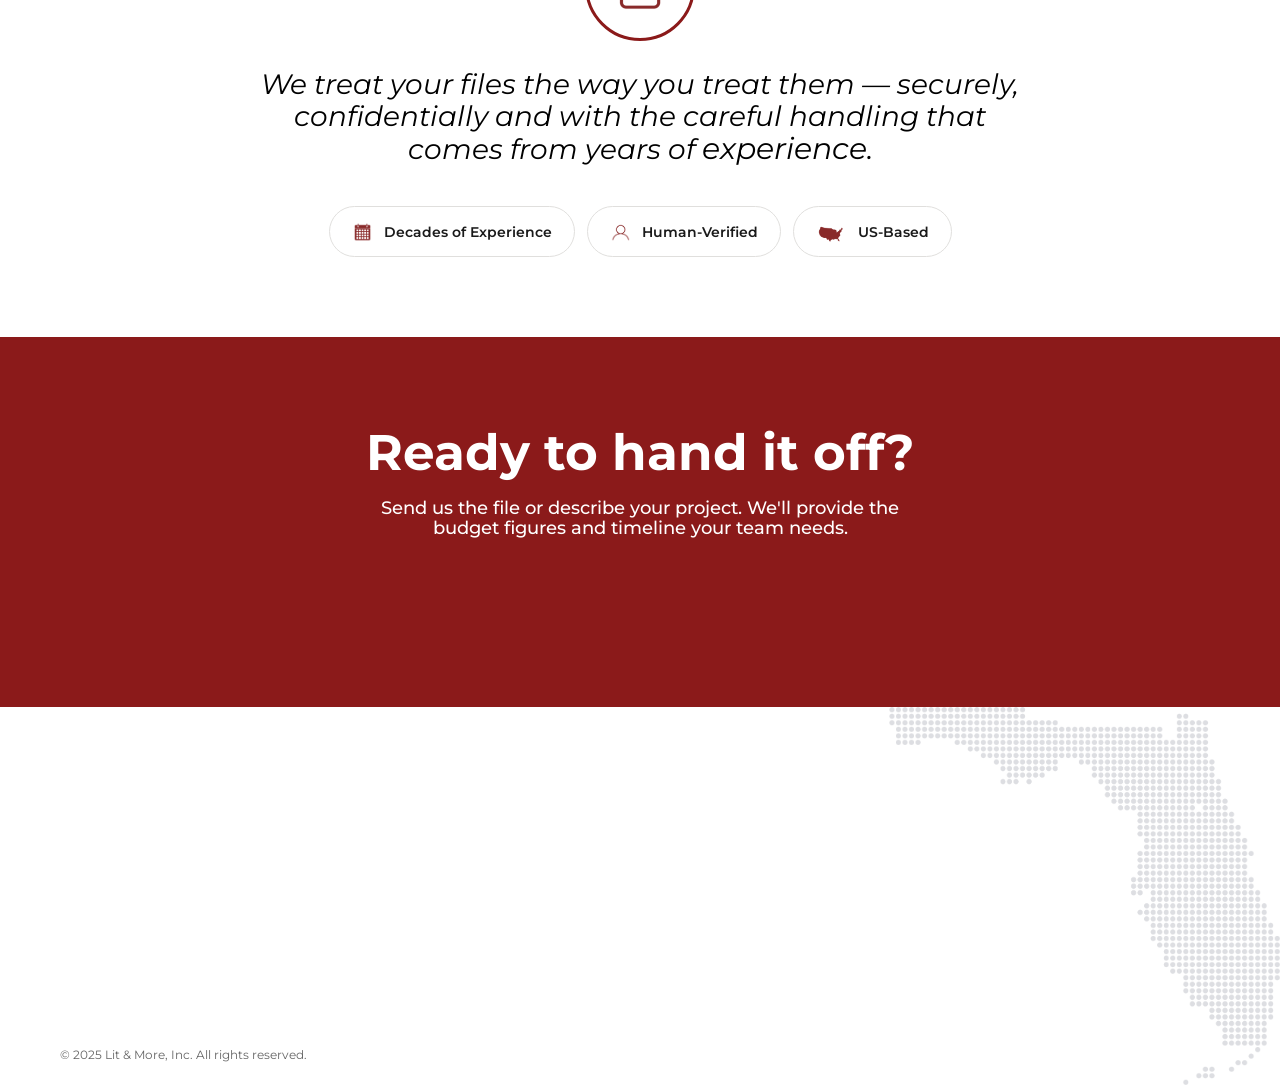
==== commit 48578a0e: "Remove No Contracts and Free Rework badges" ====
--- a/index.html
+++ b/index.html
@@ -87,7 +87,7 @@
       </div>
     </div>
     <div class="featured-photo-standalone" data-aos="fade-up" data-aos-delay="200">
-      <img src="images/photo-bates-stamping.png" alt="Bates Stamping" />
+      <img src="images/photo-bates-stamping 1.png" alt="Bates Stamping" />
     </div>
   </div>
 </section>
@@ -155,7 +155,7 @@
       <h3>Format Conversion</h3>
       <p>Convert Word, Emails and image files into high-quality PDF or TIFF formats at scale, ready for production or filing.</p>
       <div class="service-card-photo">
-        <img src="images/photo-format-conversion.png" alt="Format Conversion before and after" />
+        <img src="images/photo-format-conversion 1.png" alt="Format Conversion before and after" />
       </div>
     </div>
   </div>
@@ -172,7 +172,7 @@
   <div class="trust-badges" data-aos="fade-up" data-aos-delay="200">
     <button class="badge">
       <img class="badge-img" src="images/Calender-Icon.png" alt="" />
-      25+ Years
+      Decades of Experience
     </button>
     <button class="badge">
       <img class="badge-img" src="images/Human-Icon.png" alt="" />
@@ -182,14 +182,6 @@
       <img class="badge-img badge-img-lg" src="images/us-map.png" alt="" />
       US-Based
     </button>
-    <button class="badge">
-      <img class="badge-img" src="images/non-contract.png" alt="" />
-      No Contracts
-    </button>
-    <button class="badge">
-      <img class="badge-img" src="images/Free-Rework.png" alt="" />
-      Free Rework
-    </button>
   </div>
 </section>
 
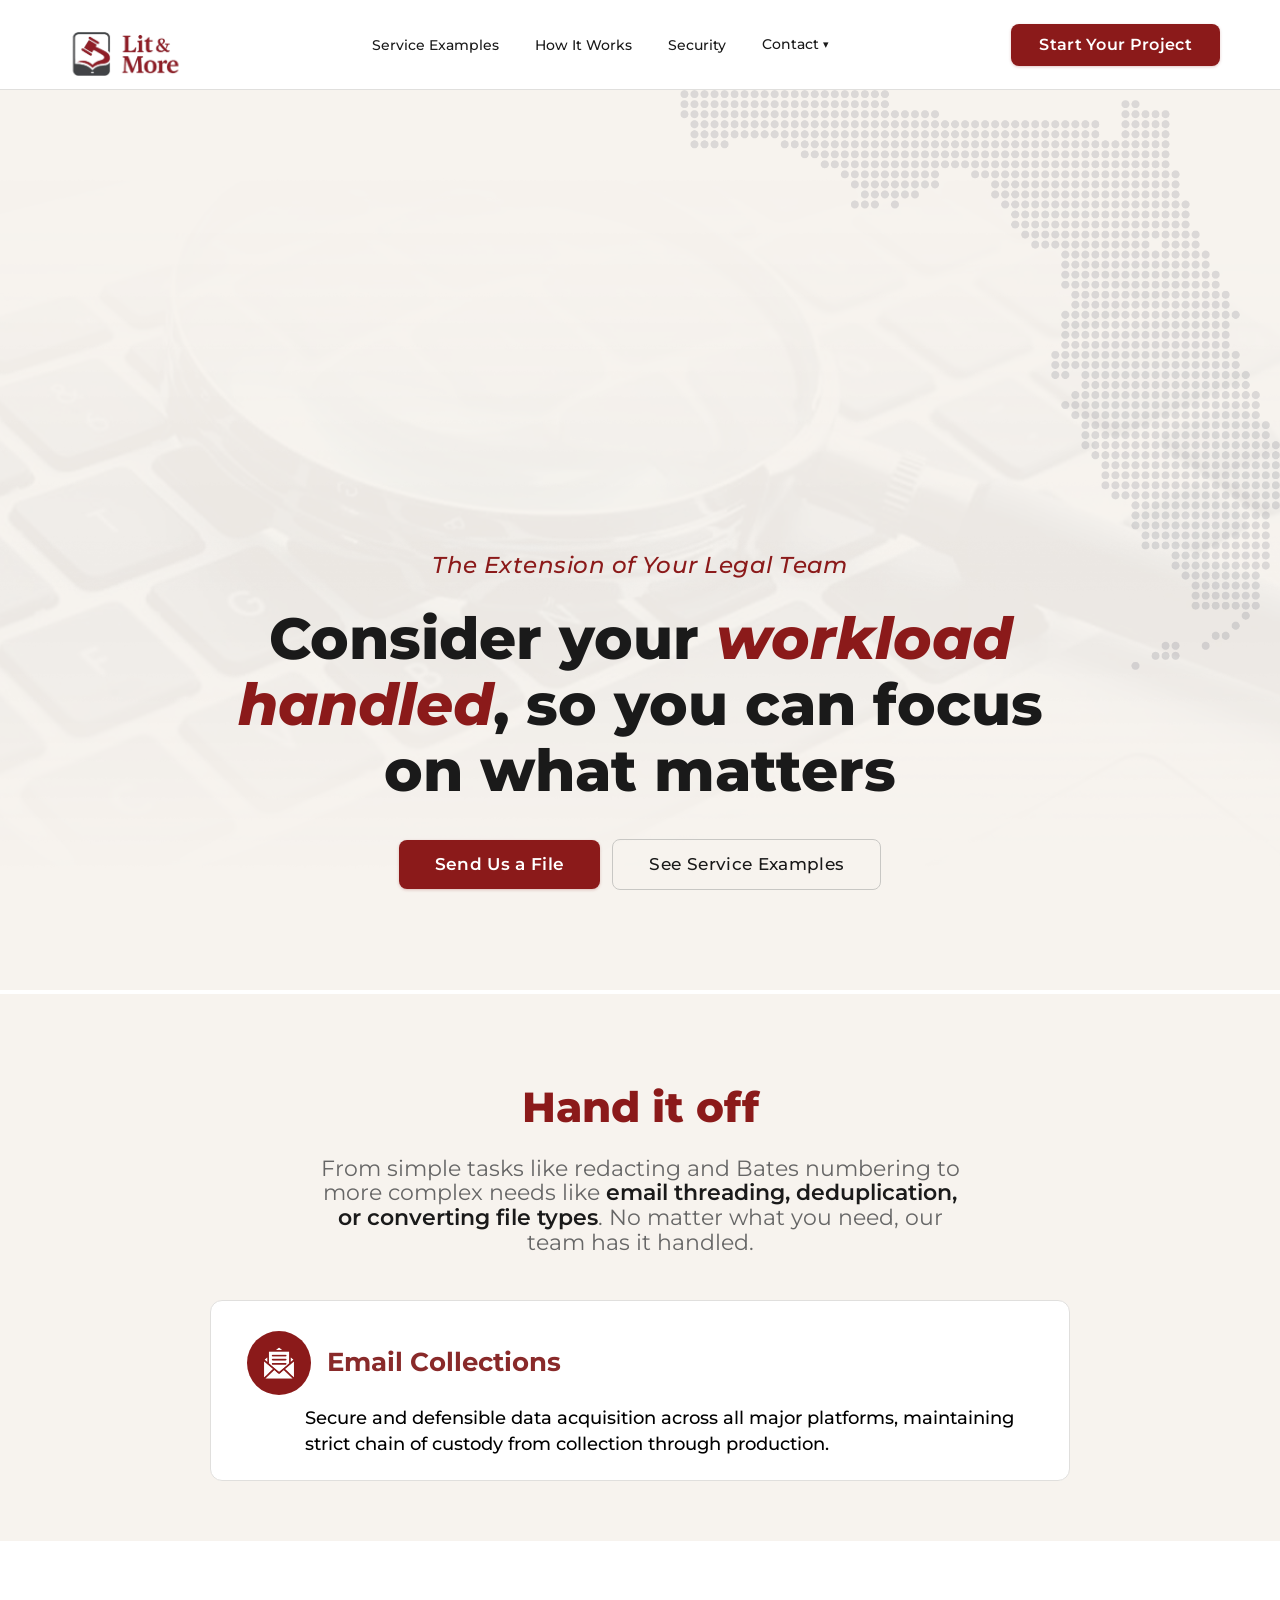
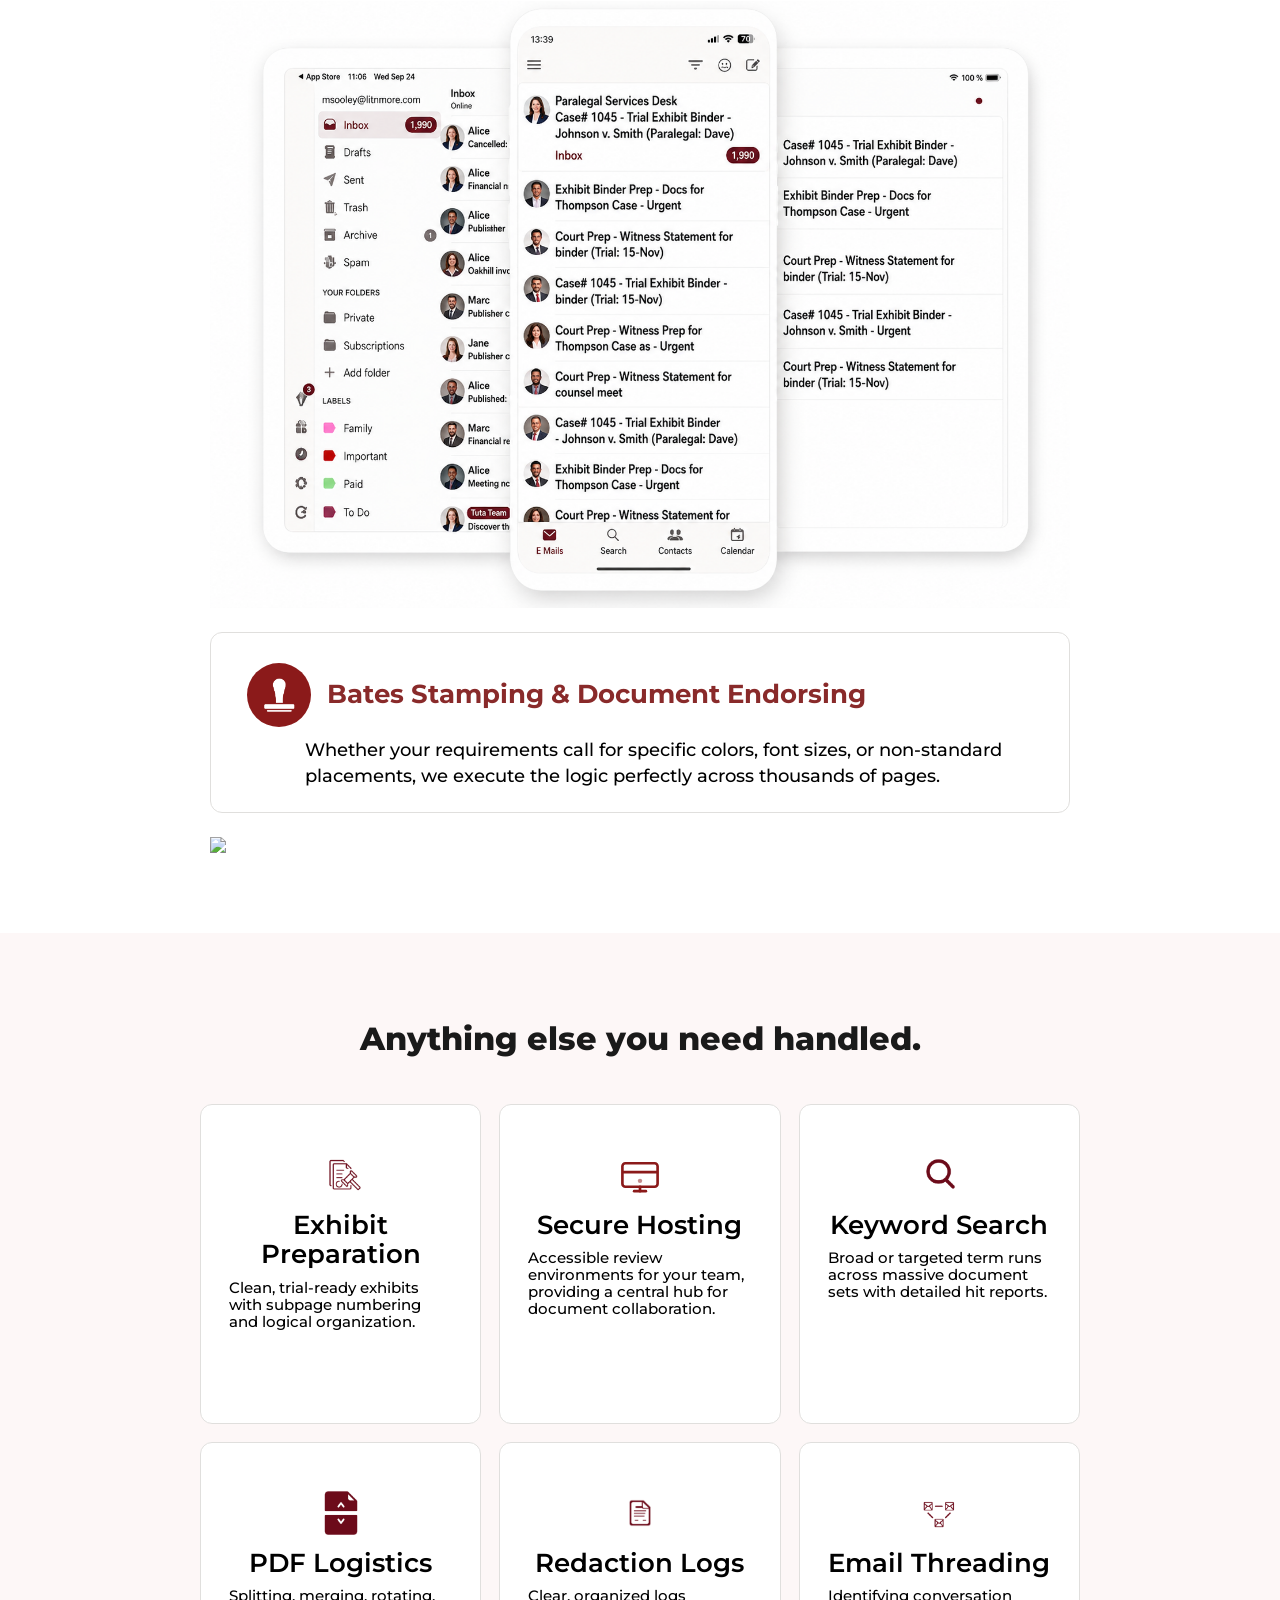
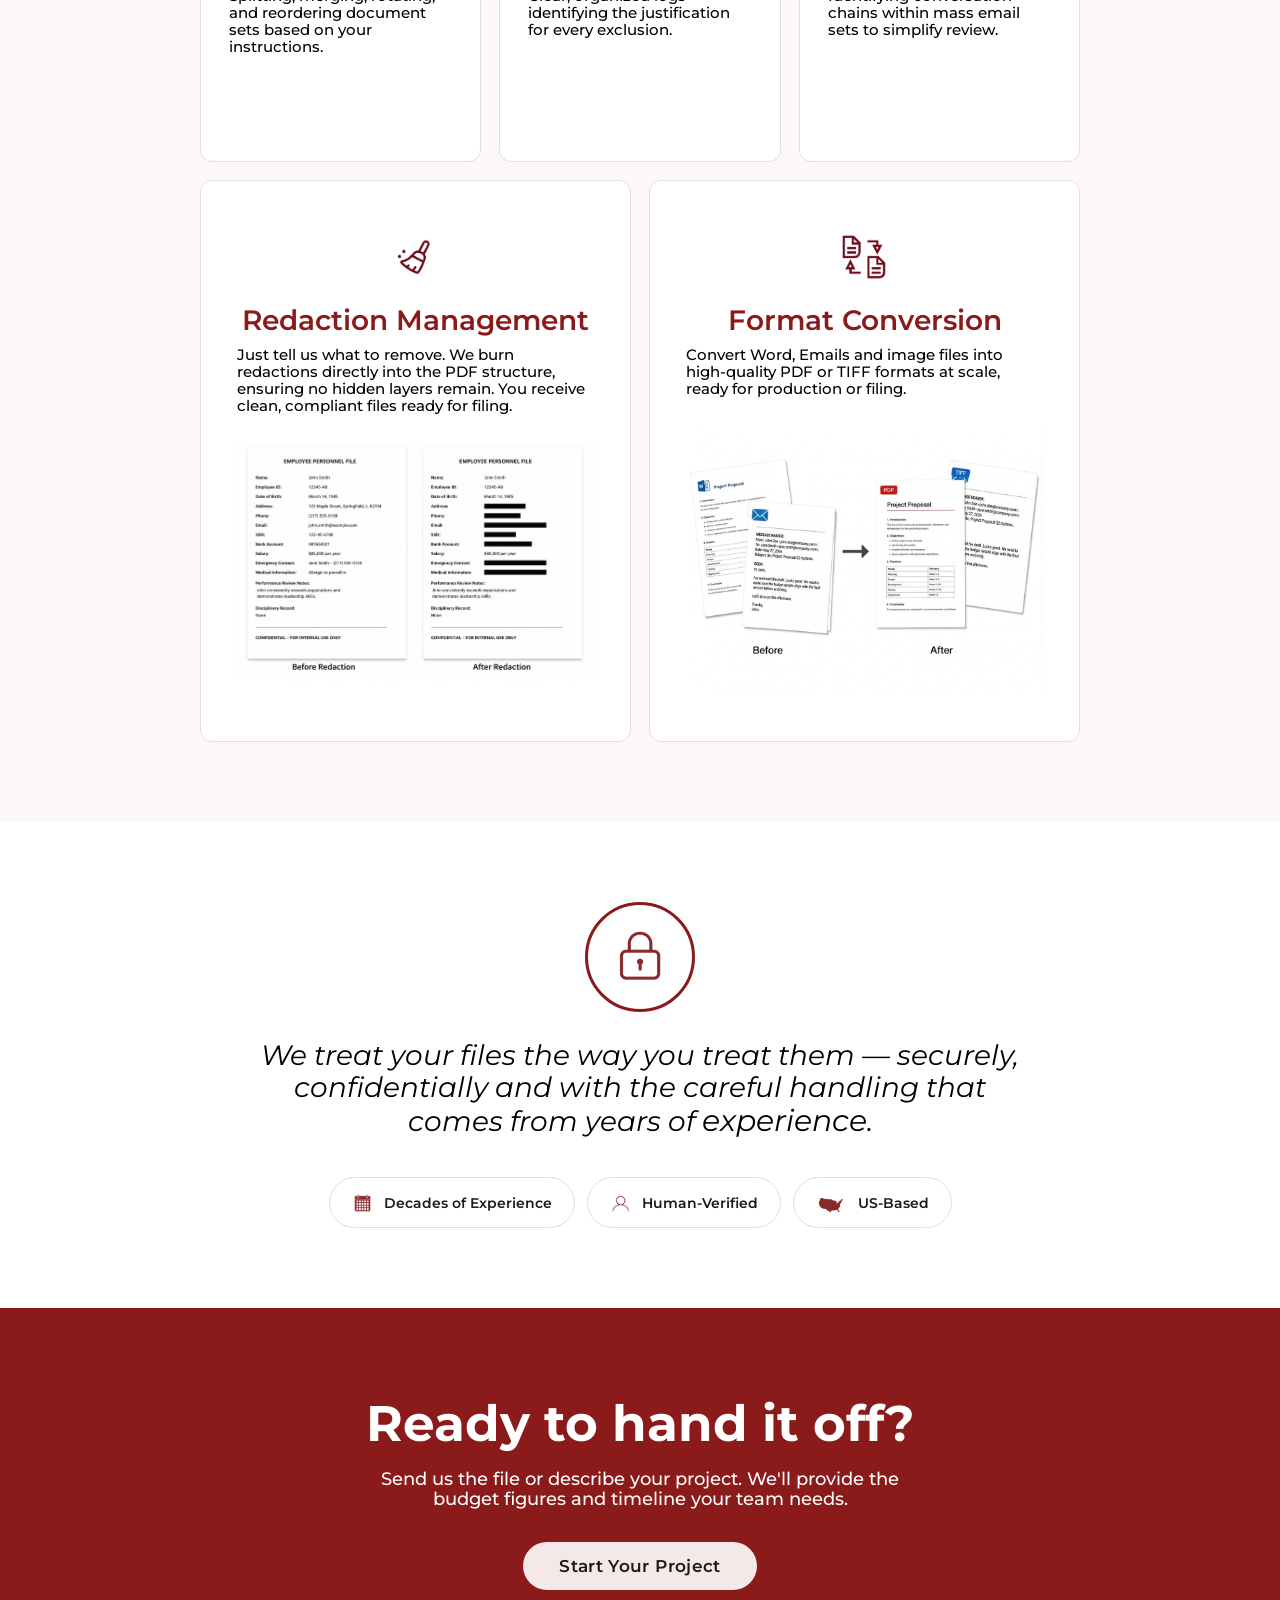
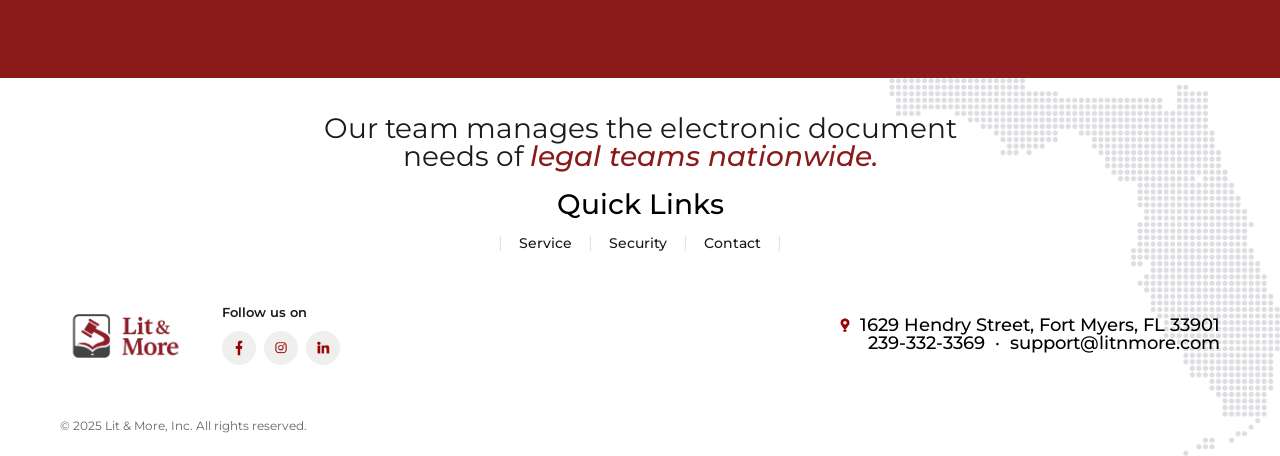
==== commit ed2b7b77: "Add contact dropdown, remove icons, fix hover gap" ====
--- a/index.html
+++ b/index.html
@@ -22,7 +22,14 @@
     <li><a href="#services">Service Examples</a></li>
     <li><a href="#how-it-works">How It Works</a></li>
     <li><a href="#security">Security</a></li>
-    <li><a href="Contact us/index.html">Contact</a></li>
+    <li class="nav-dropdown">
+      <a href="#" class="nav-dropdown-toggle">Contact <span class="nav-caret">▾</span></a>
+      <ul class="nav-dropdown-menu">
+        <li><a href="tel:2393323369">Call Us</a></li>
+        <li><a href="mailto:msooley@litnmore.com">Email Us</a></li>
+        <li><a href="Contact us/index.html">Contact Form</a></li>
+      </ul>
+    </li>
   </ul>
 
   <a href="Contact us/index.html" class="btn btn-red nav-cta">Start Your Project</a>
@@ -87,7 +94,7 @@
       </div>
     </div>
     <div class="featured-photo-standalone" data-aos="fade-up" data-aos-delay="200">
-      <img src="images/photo-bates-stamping 1.png" alt="Bates Stamping" />
+      <img src="images/photo-bates-stamping 1.png alt="Bates Stamping" />
     </div>
   </div>
 </section>
--- a/styles.css
+++ b/styles.css
@@ -146,6 +146,51 @@
 }
 .nav-links a:hover { color: var(--red); }
 
+/* ── Contact Dropdown ── */
+.nav-dropdown { position: relative; }
+.nav-dropdown-toggle { display: flex; align-items: center; gap: 4px; cursor: pointer; }
+.nav-caret { font-size: 0.7rem; transition: transform 0.2s; }
+.nav-dropdown:hover .nav-caret { transform: rotate(180deg); }
+
+.nav-dropdown-menu {
+  display: none;
+  position: absolute;
+  top: 100%;
+  right: 0;
+  padding-top: 12px;
+  list-style: none;
+  min-width: 180px;
+  z-index: 200;
+}
+.nav-dropdown-menu::before {
+  content: '';
+  position: absolute;
+  top: 12px;
+  left: 0;
+  right: 0;
+  bottom: 0;
+  background: #fff;
+  border: 1px solid var(--border);
+  border-radius: 12px;
+  box-shadow: 0 8px 28px rgba(0,0,0,0.1);
+  z-index: -1;
+}
+.nav-dropdown:hover .nav-dropdown-menu { display: block; }
+
+.nav-dropdown-menu li a {
+  display: flex;
+  align-items: center;
+  gap: 14px;
+  padding: 12px 14px;
+  border-radius: 8px;
+  font-size: 0.85rem;
+  color: var(--text);
+  transition: background 0.18s;
+  line-height: 1.5;
+}
+.nav-dropdown-menu li a:hover { background: #F7F3EE; color: var(--red); }
+.nav-dropdown-menu li a strong { display: block; font-weight: 600; font-size: 0.88rem; }
+
 /* ── Hero background images ── */
 .hero-img-left {
   position: absolute;
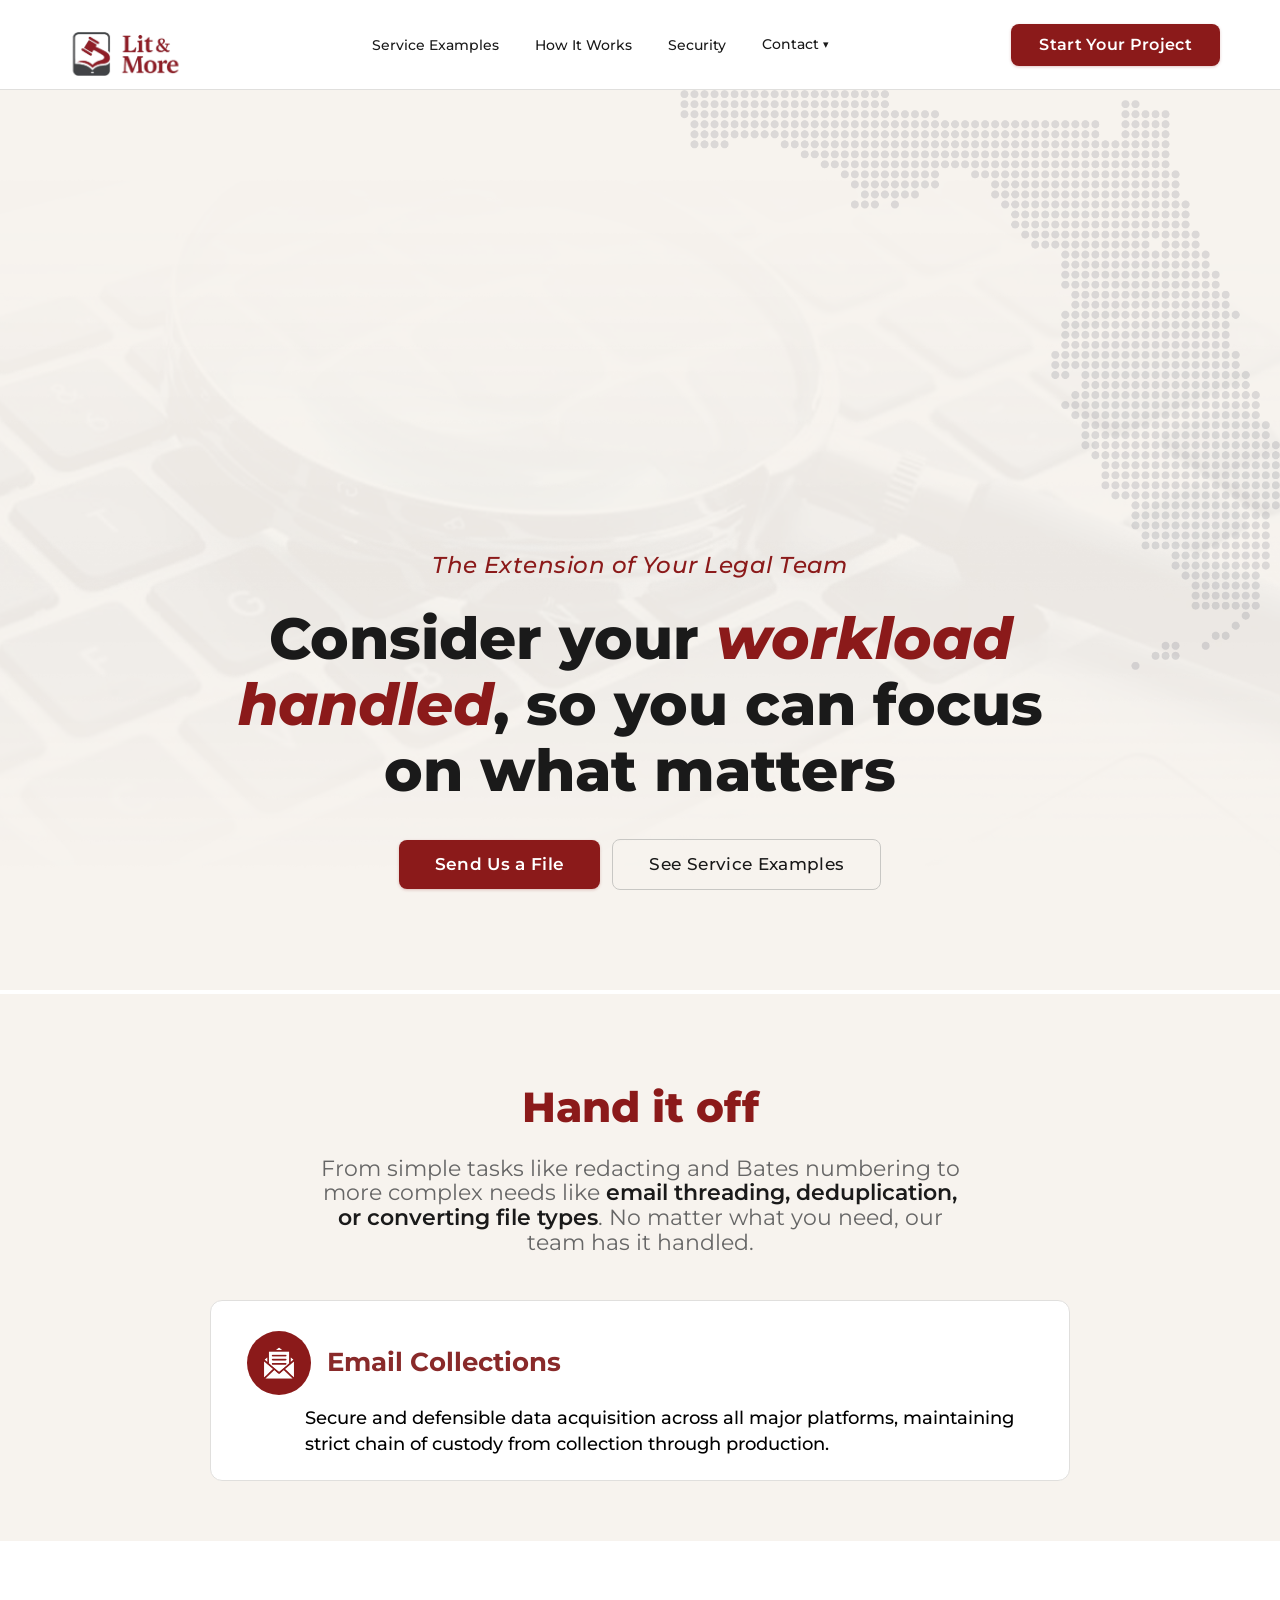
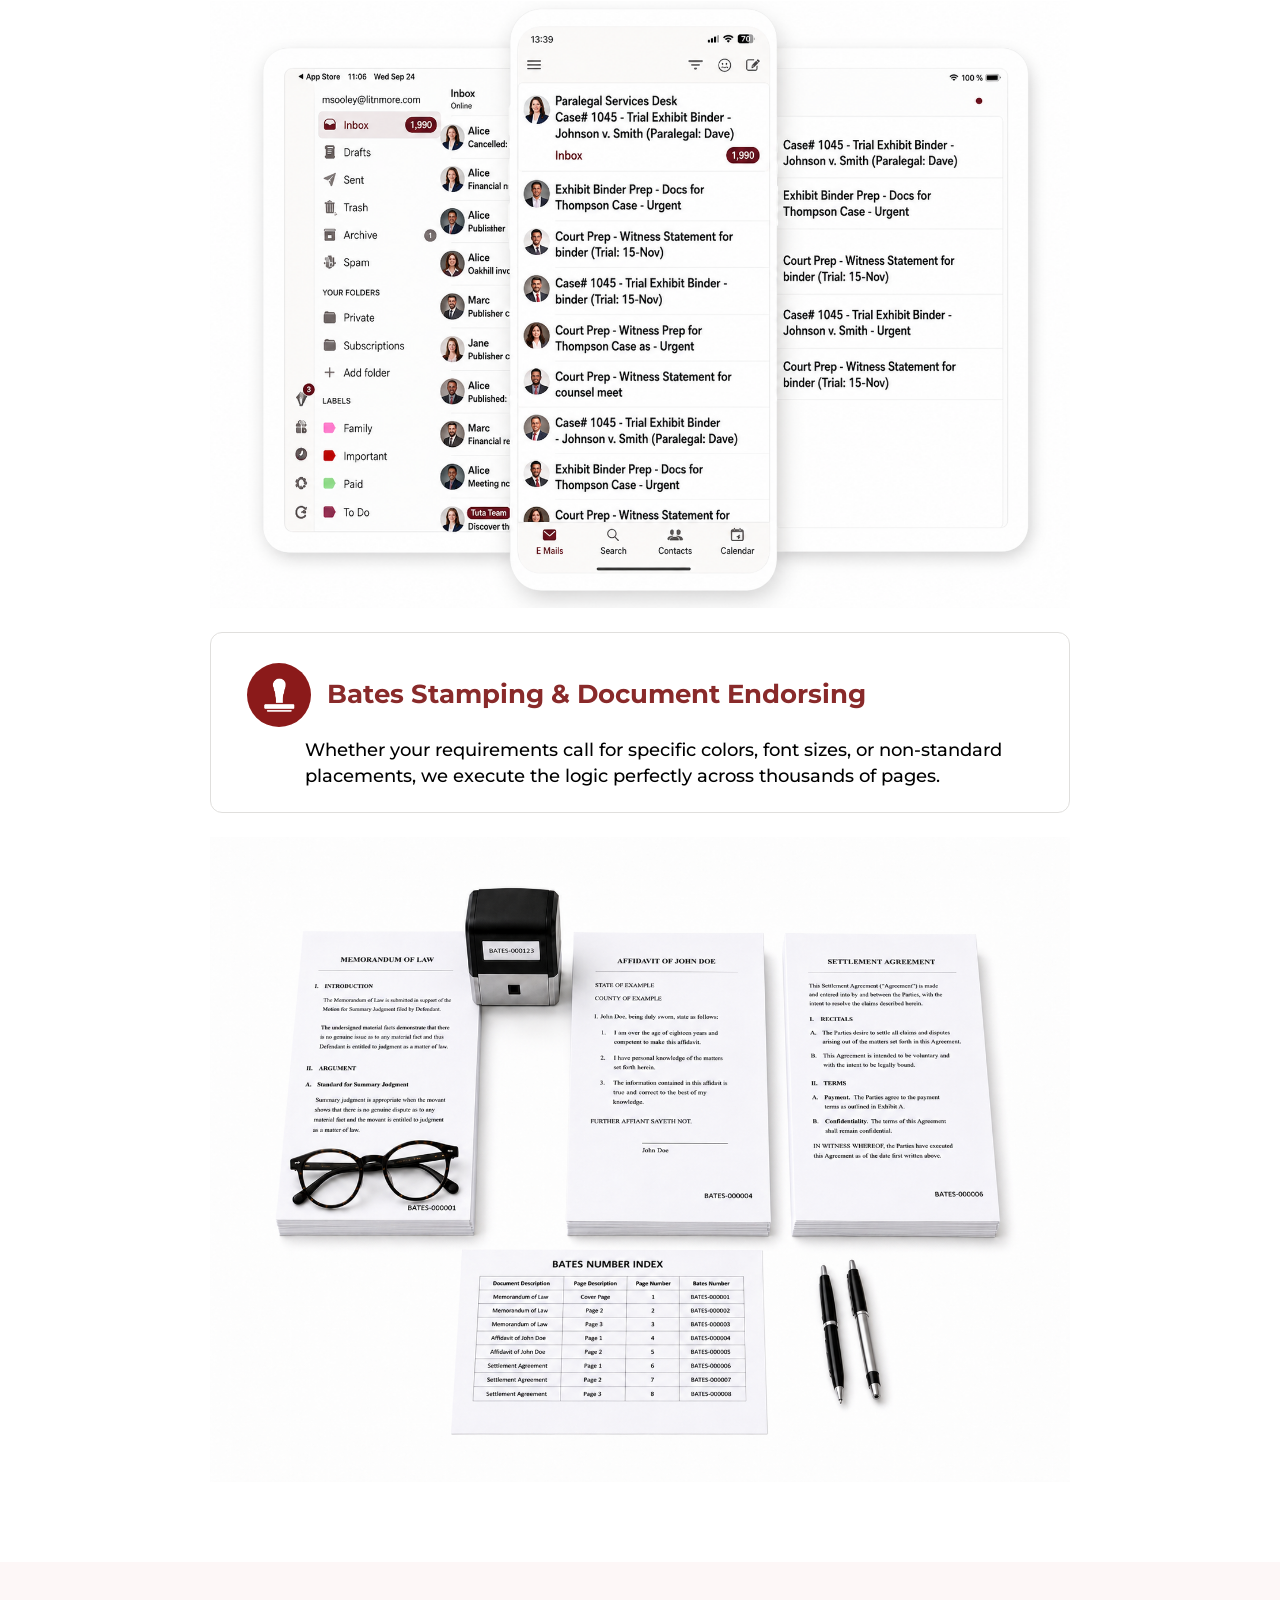
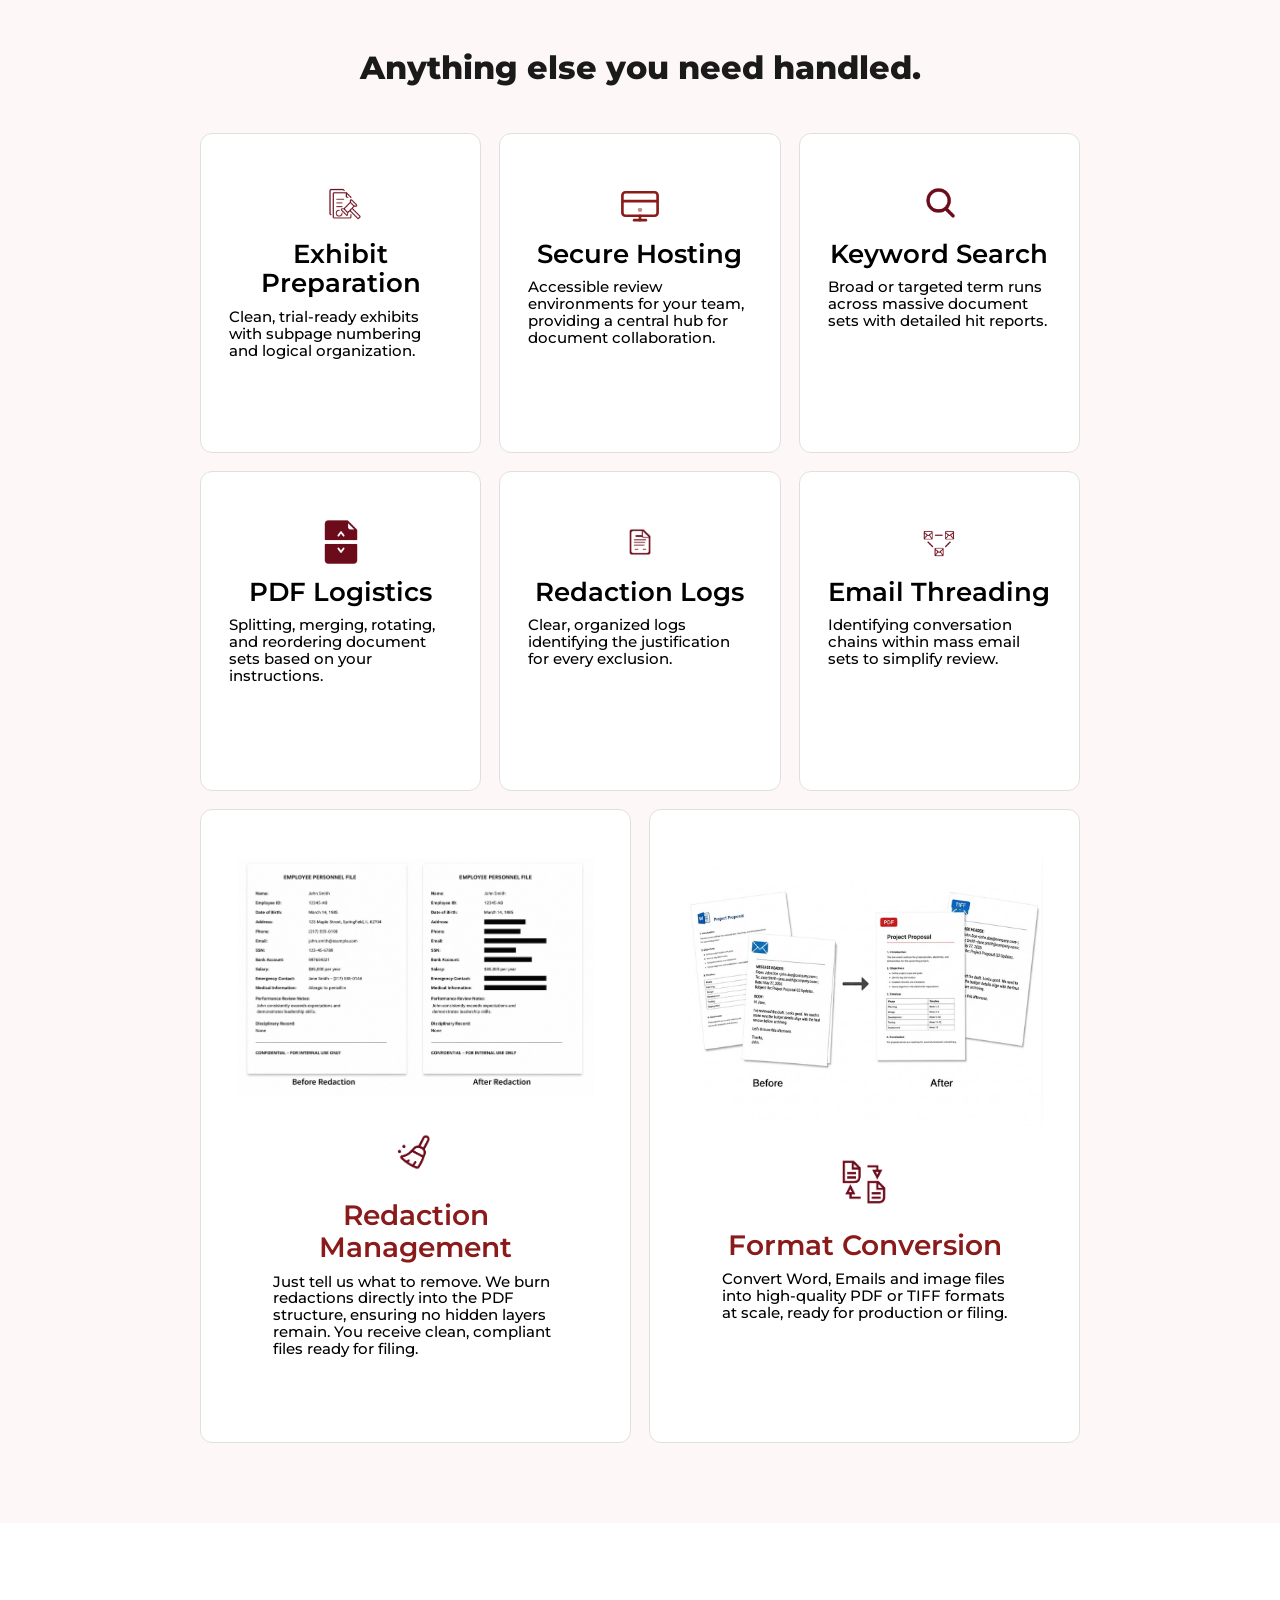
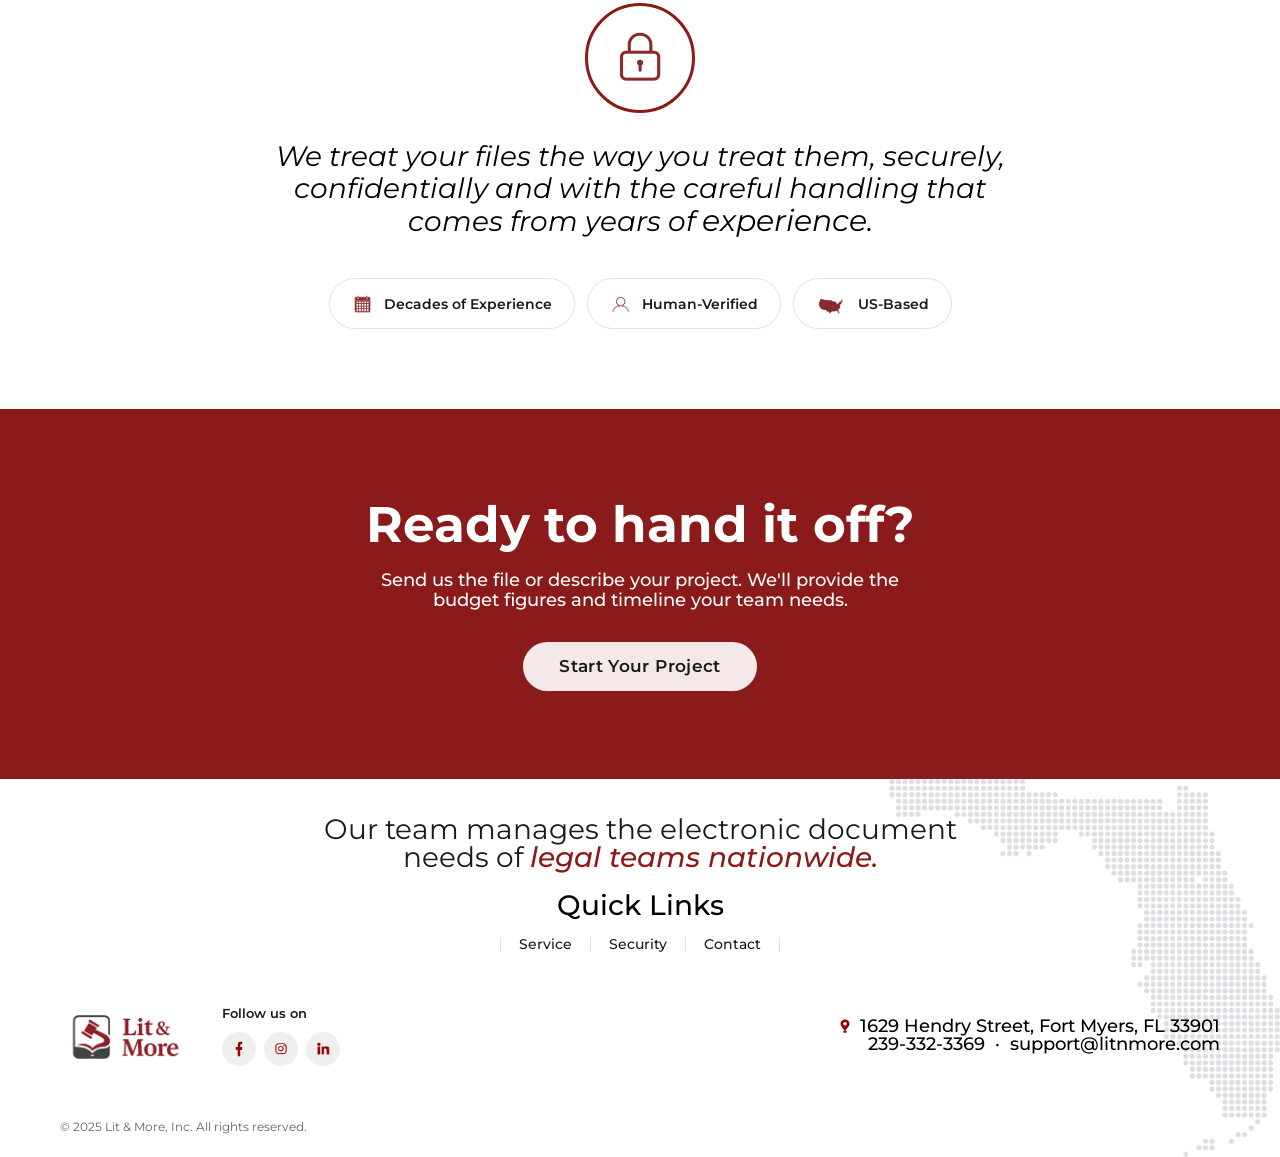
==== commit 10e61a5f: "Add How It Works page, contact links, social links, bug fixes" ====
--- a/index.html
+++ b/index.html
@@ -20,7 +20,7 @@
 
   <ul class="nav-links">
     <li><a href="#services">Service Examples</a></li>
-    <li><a href="#how-it-works">How It Works</a></li>
+    <li><a href="how-it-works/index.html">How It Works</a></li>
     <li><a href="#security">Security</a></li>
     <li class="nav-dropdown">
       <a href="#" class="nav-dropdown-toggle">Contact <span class="nav-caret">▾</span></a>
@@ -94,7 +94,7 @@
       </div>
     </div>
     <div class="featured-photo-standalone" data-aos="fade-up" data-aos-delay="200">
-      <img src="images/photo-bates-stamping 1.png alt="Bates Stamping" />
+      <img src="images/photo-bates-stamping 1 (2).png" alt="Bates Stamping" />
     </div>
   </div>
 </section>
@@ -148,21 +148,25 @@
   </div>
 
   <div class="grid-2">
-    <div class="service-card" data-aos="fade-up" data-aos-delay="0">
-      <img class="card-icon" src="images/icon-redaction-management.png" alt="" />
-      <h3>Redaction Management</h3>
-      <p>Just tell us what to remove. We burn redactions directly into the PDF structure, ensuring no hidden layers remain. You receive clean, compliant files ready for filing.</p>
+    <div class="service-card service-card--photo-top" data-aos="fade-up" data-aos-delay="0">
       <div class="service-card-photo">
         <img src="images/Reduction-Management.png" alt="Redaction Management before and after" />
       </div>
-    </div>
-
-    <div class="service-card" data-aos="fade-up" data-aos-delay="150">
-      <img class="card-icon" src="images/icon-format-conversion.png" alt="" />
-      <h3>Format Conversion</h3>
-      <p>Convert Word, Emails and image files into high-quality PDF or TIFF formats at scale, ready for production or filing.</p>
+      <div class="service-card-text">
+        <img class="card-icon" src="images/icon-redaction-management.png" alt="" />
+        <h3>Redaction Management</h3>
+        <p>Just tell us what to remove. We burn redactions directly into the PDF structure, ensuring no hidden layers remain. You receive clean, compliant files ready for filing.</p>
+      </div>
+    </div>
+
+    <div class="service-card service-card--photo-top" data-aos="fade-up" data-aos-delay="150">
       <div class="service-card-photo">
         <img src="images/photo-format-conversion 1.png" alt="Format Conversion before and after" />
+      </div>
+      <div class="service-card-text">
+        <img class="card-icon" src="images/icon-format-conversion.png" alt="" />
+        <h3>Format Conversion</h3>
+        <p>Convert Word, Emails and image files into high-quality PDF or TIFF formats at scale, ready for production or filing.</p>
       </div>
     </div>
   </div>
@@ -174,7 +178,7 @@
     <img src="images/Lock-Icon.png" alt="" />
   </div>
 
-  <p class="trust-quote" data-aos="fade-up" data-aos-delay="100">We treat your files the way you treat them — securely, confidentially and with the careful handling that comes from years of <span class="trust-quote-accent">experience.</span></p>
+  <p class="trust-quote" data-aos="fade-up" data-aos-delay="100">We treat your files the way you treat them, securely, confidentially and with the careful handling that comes from years of <span class="trust-quote-accent">experience.</span></p>
 
   <div class="trust-badges" data-aos="fade-up" data-aos-delay="200">
     <button class="badge">
@@ -230,9 +234,9 @@
       <div class="footer-social-block">
         <p class="footer-social-label">Follow us on</p>
         <div class="social-icons">
-          <a href="#" aria-label="Facebook"><img src="images/icon-facebook.png" alt="Facebook" /></a>
-          <a href="#" aria-label="Instagram"><img src="images/icon-instagram.png" alt="Instagram" /></a>
-          <a href="#" aria-label="LinkedIn"><img src="images/icon-linkedin.png" alt="LinkedIn" /></a>
+          <a href="https://web.facebook.com/litnmore" target="_blank" aria-label="Facebook"><img src="images/icon-facebook.png" alt="Facebook" /></a>
+          <a href="https://www.instagram.com/litnmorefl" target="_blank" aria-label="Instagram"><img src="images/icon-instagram.png" alt="Instagram" /></a>
+          <a href="https://www.linkedin.com/company/lit-&-more/" target="_blank" aria-label="LinkedIn"><img src="images/icon-linkedin.png" alt="LinkedIn" /></a>
         </div>
       </div>
     </div>
--- a/styles.css
+++ b/styles.css
@@ -462,6 +462,24 @@
   margin-bottom: 20px;
 }
 
+/* Photo-top cards: image flush to top and sides */
+.service-card--photo-top {
+  padding: 0;
+  overflow: hidden;
+}
+.service-card--photo-top .service-card-photo {
+  margin-top: 0;
+  border-radius: 0;
+}
+.service-card--photo-top .service-card-photo img {
+  width: 100%;
+  height: auto;
+  display: block;
+}
+.service-card--photo-top .service-card-text {
+  padding: 28px 36px 36px;
+}
+
 /* Service card photo (e.g. Format Conversion) */
 .service-card-photo {
   margin-top: 28px;
